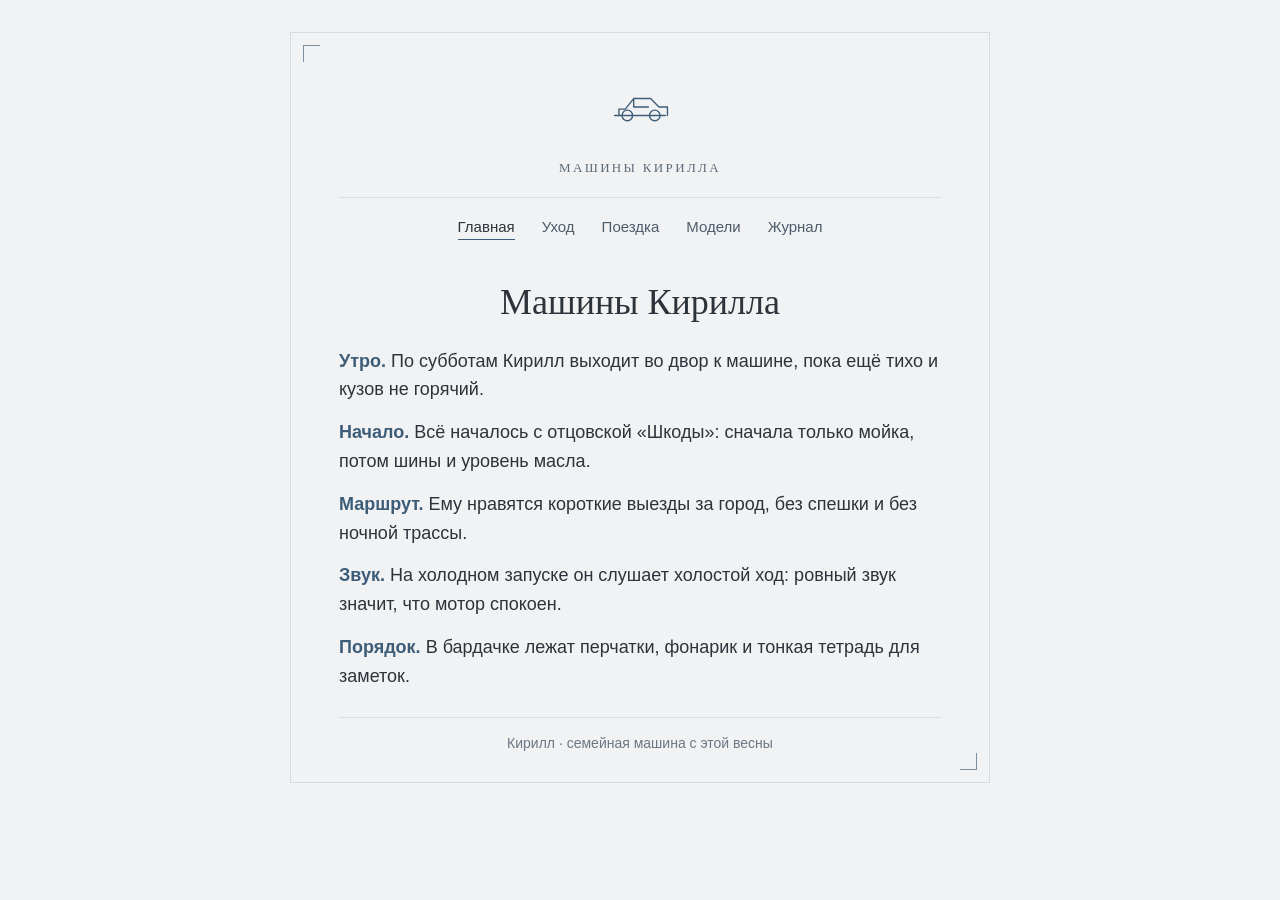
==== index.html @ 07b48c35 "Сайт о машинах Кирилла" ====
<!DOCTYPE html>
<html lang="ru">
<head>
  <meta charset="utf-8">
  <meta name="viewport" content="width=device-width, initial-scale=1">
  <title>Машины Кирилла — Главная</title>
  <link rel="stylesheet" href="style.css">
</head>
<body>
  <div class="sheet">
    <header>
      <svg class="mark" viewBox="0 0 72 72" aria-hidden="true">
        <g fill="none" stroke="currentColor" stroke-width="1.3" stroke-linecap="round" stroke-linejoin="round">
          <path d="M12 44h48"/>
          <circle cx="24" cy="44" r="5"/>
          <circle cx="50" cy="44" r="5"/>
          <path d="M16 44v-6h6l8-10h16l8 8h8v8"/>
          <path d="M30 28v8h14"/>
        </g>
      </svg>
      <div class="site-name">Машины Кирилла</div>
      <nav>
        <a href="index.html" aria-current="page">Главная</a>
        <a href="uhod.html">Уход</a>
        <a href="poezdka.html">Поездка</a>
        <a href="modeli.html">Модели</a>
        <a href="zhurnal.html">Журнал</a>
      </nav>
    </header>
    <main>
      <h1>Машины Кирилла</h1>
      <p><strong>Утро.</strong> По субботам Кирилл выходит во двор к машине, пока ещё тихо и кузов не горячий.</p>
      <p><strong>Начало.</strong> Всё началось с отцовской «Шкоды»: сначала только мойка, потом шины и уровень масла.</p>
      <p><strong>Маршрут.</strong> Ему нравятся короткие выезды за город, без спешки и без ночной трассы.</p>
      <p><strong>Звук.</strong> На холодном запуске он слушает холостой ход: ровный звук значит, что мотор спокоен.</p>
      <p><strong>Порядок.</strong> В бардачке лежат перчатки, фонарик и тонкая тетрадь для заметок.</p>
    </main>
    <footer>Кирилл · семейная машина с этой весны</footer>
  </div>
</body>
</html>
---- style.css ----
* {
  box-sizing: border-box;
}

body {
  margin: 0;
  background: #f1f2f4;
  color: #2c333a;
  font-family: "Segoe UI", sans-serif;
  font-size: 18px;
  line-height: 1.6;
}

.sheet {
  max-width: 700px;
  margin: 32px auto;
  padding: 36px 48px 28px;
  border: 1px solid #d5dbe3;
  position: relative;
}

.sheet::before,
.sheet::after {
  content: "";
  position: absolute;
  width: 16px;
  height: 16px;
  border-color: #7d8fa3;
  border-style: solid;
}

.sheet::before {
  top: 12px;
  left: 12px;
  border-width: 1px 0 0 1px;
}

.sheet::after {
  right: 12px;
  bottom: 12px;
  border-width: 0 1px 1px 0;
}

header {
  text-align: center;
}

.mark {
  width: 76px;
  height: 76px;
  color: #3d5c78;
}

.site-name {
  margin-top: 4px;
  font-family: Georgia, "Times New Roman", serif;
  font-size: 13px;
  letter-spacing: 0.18em;
  text-transform: uppercase;
  color: #5c6b7a;
}

nav {
  margin-top: 18px;
  padding-top: 14px;
  border-top: 1px solid #d8dee6;
}

nav a {
  display: inline-block;
  margin: 0 11px 8px;
  color: #4d5c6b;
  font-size: 15px;
  text-decoration: none;
}

nav a:hover {
  color: #3d5c78;
}

nav a[aria-current="page"] {
  color: #2c333a;
  border-bottom: 1px solid #3d5c78;
}

h1 {
  margin: 32px 0 22px;
  font-family: Georgia, "Times New Roman", serif;
  font-size: 36px;
  font-weight: normal;
  line-height: 1.25;
  text-align: center;
}

p {
  margin: 0 0 14px;
}

p strong {
  color: #3d5c78;
  font-weight: 600;
}

footer {
  margin-top: 26px;
  padding-top: 14px;
  border-top: 1px solid #d8dee6;
  color: #6b7784;
  font-size: 14px;
  text-align: center;
}

@media (max-width: 640px) {
  .sheet {
    margin: 0;
    padding: 28px 20px 32px;
    border: none;
  }

  h1 {
    font-size: 30px;
  }

  nav a {
    margin: 0 8px 8px;
  }
}
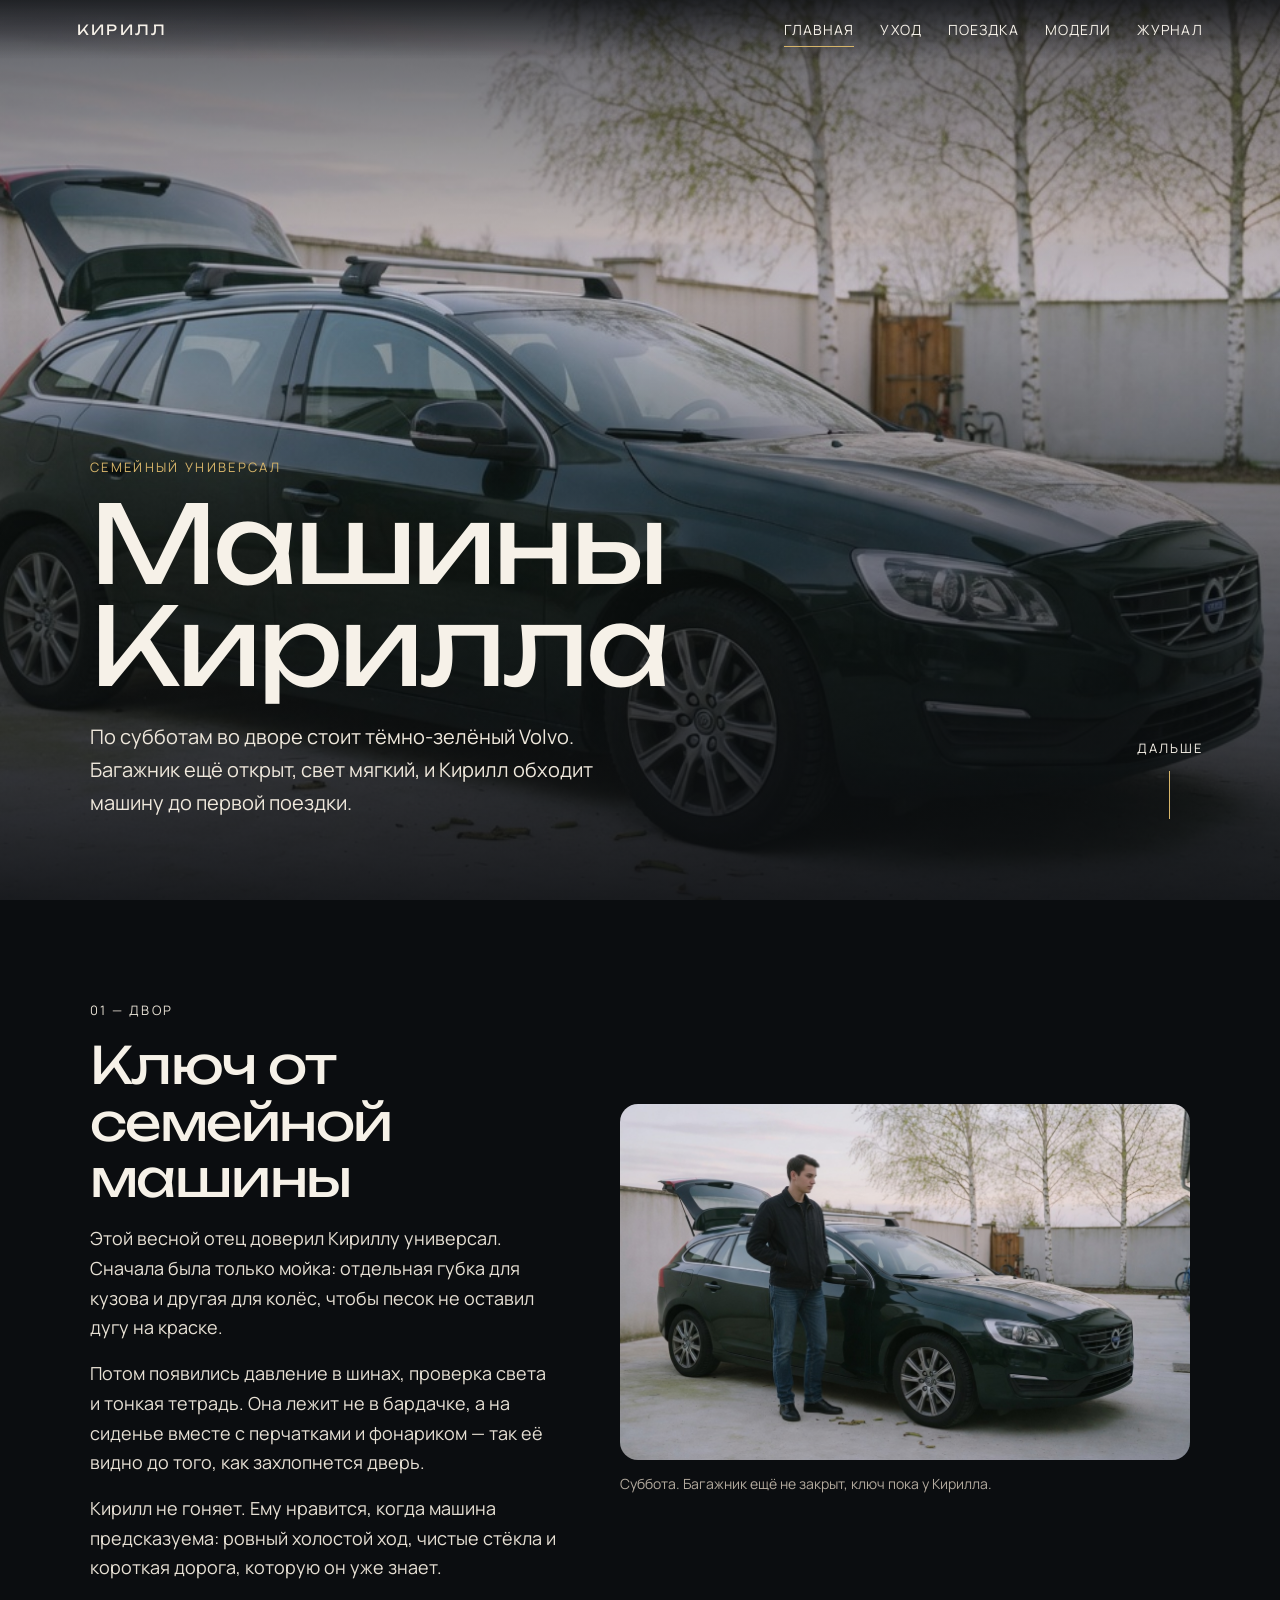
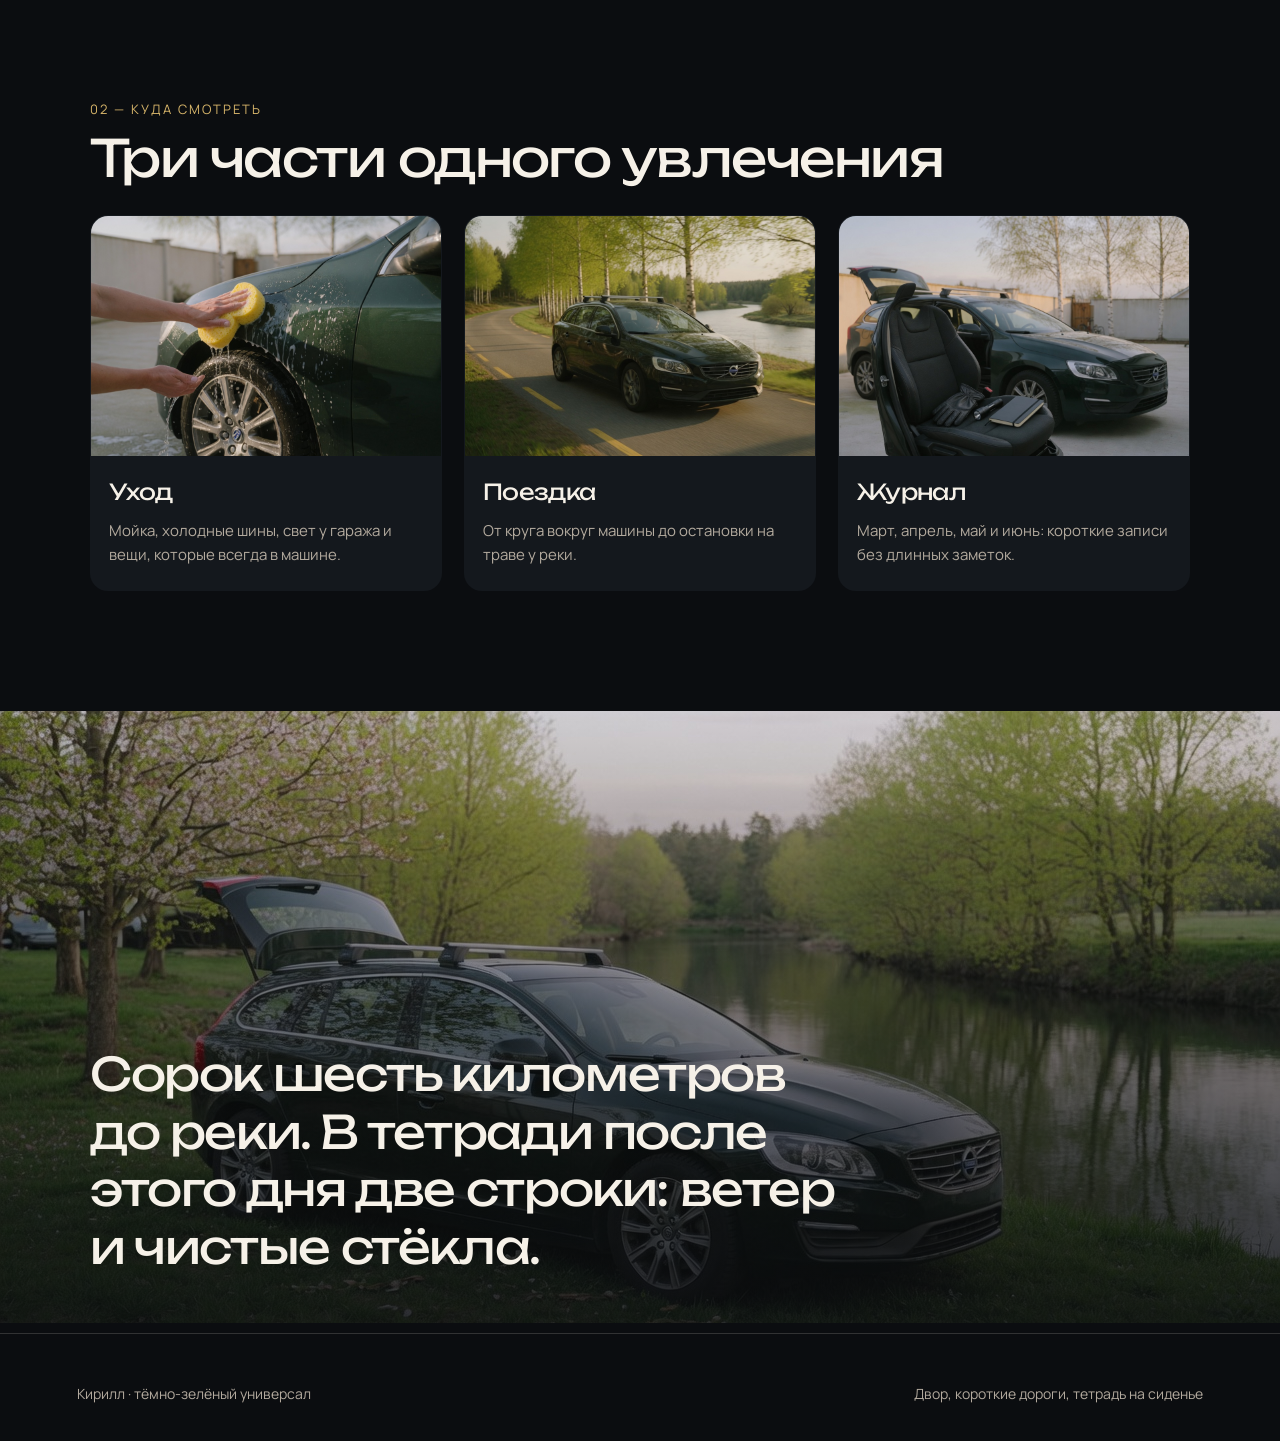
==== commit 8c86ecba: "Новый сайт с фото и анимацией" ====
--- a/index.html
+++ b/index.html
@@ -3,39 +3,102 @@
 <head>
   <meta charset="utf-8">
   <meta name="viewport" content="width=device-width, initial-scale=1">
-  <title>Машины Кирилла — Главная</title>
+  <title>Машины Кирилла</title>
+  <meta name="description" content="Кирилл и семейный тёмно-зелёный универсал: двор, уход, короткие поездки и журнал.">
+  <link rel="preconnect" href="https://fonts.googleapis.com">
+  <link rel="preconnect" href="https://fonts.gstatic.com" crossorigin>
+  <link href="https://fonts.googleapis.com/css2?family=Manrope:wght@400;500;600;700&family=Unbounded:wght@400;500&display=swap" rel="stylesheet">
   <link rel="stylesheet" href="style.css">
 </head>
 <body>
-  <div class="sheet">
-    <header>
-      <svg class="mark" viewBox="0 0 72 72" aria-hidden="true">
-        <g fill="none" stroke="currentColor" stroke-width="1.3" stroke-linecap="round" stroke-linejoin="round">
-          <path d="M12 44h48"/>
-          <circle cx="24" cy="44" r="5"/>
-          <circle cx="50" cy="44" r="5"/>
-          <path d="M16 44v-6h6l8-10h16l8 8h8v8"/>
-          <path d="M30 28v8h14"/>
-        </g>
-      </svg>
-      <div class="site-name">Машины Кирилла</div>
-      <nav>
-        <a href="index.html" aria-current="page">Главная</a>
-        <a href="uhod.html">Уход</a>
-        <a href="poezdka.html">Поездка</a>
-        <a href="modeli.html">Модели</a>
-        <a href="zhurnal.html">Журнал</a>
-      </nav>
-    </header>
-    <main>
-      <h1>Машины Кирилла</h1>
-      <p><strong>Утро.</strong> По субботам Кирилл выходит во двор к машине, пока ещё тихо и кузов не горячий.</p>
-      <p><strong>Начало.</strong> Всё началось с отцовской «Шкоды»: сначала только мойка, потом шины и уровень масла.</p>
-      <p><strong>Маршрут.</strong> Ему нравятся короткие выезды за город, без спешки и без ночной трассы.</p>
-      <p><strong>Звук.</strong> На холодном запуске он слушает холостой ход: ровный звук значит, что мотор спокоен.</p>
-      <p><strong>Порядок.</strong> В бардачке лежат перчатки, фонарик и тонкая тетрадь для заметок.</p>
-    </main>
-    <footer>Кирилл · семейная машина с этой весны</footer>
-  </div>
+  <div class="progress"></div>
+  <header class="top">
+    <a class="logo" href="index.html">Кирилл</a>
+    <button class="nav-toggle" type="button" aria-expanded="false" aria-label="Меню"><span></span></button>
+    <nav class="nav-links">
+      <a href="index.html" aria-current="page">Главная</a>
+      <a href="uhod.html">Уход</a>
+      <a href="poezdka.html">Поездка</a>
+      <a href="modeli.html">Модели</a>
+      <a href="zhurnal.html">Журнал</a>
+    </nav>
+  </header>
+
+  <section class="hero">
+    <div class="hero-media">
+      <img src="photos/hero.jpg" alt="Тёмно-зелёный универсал Volvo во дворе, багажник открыт">
+    </div>
+    <div class="hero-copy">
+      <p class="eyebrow">Семейный универсал</p>
+      <h1>Машины<br>Кирилла</h1>
+      <p class="lede">По субботам во дворе стоит тёмно-зелёный Volvo. Багажник ещё открыт, свет мягкий, и Кирилл обходит машину до первой поездки.</p>
+    </div>
+    <a class="scroll-hint" href="#story">Дальше</a>
+  </section>
+
+  <main>
+    <section class="section" id="story">
+      <div class="wrap split">
+        <div class="prose reveal">
+          <p class="kicker">01 — Двор</p>
+          <h2>Ключ от семейной машины</h2>
+          <p>Этой весной отец доверил Кириллу универсал. Сначала была только мойка: отдельная губка для кузова и другая для колёс, чтобы песок не оставил дугу на краске.</p>
+          <p>Потом появились давление в шинах, проверка света и тонкая тетрадь. Она лежит не в бардачке, а на сиденье вместе с перчатками и фонариком — так её видно до того, как захлопнется дверь.</p>
+          <p>Кирилл не гоняет. Ему нравится, когда машина предсказуема: ровный холостой ход, чистые стёкла и короткая дорога, которую он уже знает.</p>
+        </div>
+        <figure class="reveal">
+          <div class="frame">
+            <img src="photos/kirill.jpg" alt="Кирилл в тёмной куртке стоит у водительской двери">
+          </div>
+          <figcaption>Суббота. Багажник ещё не закрыт, ключ пока у Кирилла.</figcaption>
+        </figure>
+      </div>
+    </section>
+
+    <section class="section" style="padding-top: 0">
+      <div class="wrap">
+        <div class="reveal">
+          <p class="kicker">02 — Куда смотреть</p>
+          <h2>Три части одного увлечения</h2>
+        </div>
+        <div class="cards" style="margin-top: 28px">
+          <a class="card reveal" href="uhod.html">
+            <img src="photos/wash.jpg" alt="Руки моют переднее крыло жёлтой губкой">
+            <div>
+              <h3>Уход</h3>
+              <p>Мойка, холодные шины, свет у гаража и вещи, которые всегда в машине.</p>
+            </div>
+          </a>
+          <a class="card reveal" href="poezdka.html">
+            <img src="photos/road.jpg" alt="Универсал едет по дороге вдоль реки и берёз">
+            <div>
+              <h3>Поездка</h3>
+              <p>От круга вокруг машины до остановки на траве у реки.</p>
+            </div>
+          </a>
+          <a class="card reveal" href="zhurnal.html">
+            <img src="photos/cabin.jpg" alt="Перчатки, фонарик и тетрадь на водительском сиденье">
+            <div>
+              <h3>Журнал</h3>
+              <p>Март, апрель, май и июнь: короткие записи без длинных заметок.</p>
+            </div>
+          </a>
+        </div>
+      </div>
+    </section>
+
+    <section class="band">
+      <img src="photos/river.jpg" alt="Тот же универсал стоит на траве у спокойной реки">
+      <div class="wrap">
+        <p class="quote reveal">Сорок шесть километров до реки. В тетради после этого дня две строки: ветер и чистые стёкла.</p>
+      </div>
+    </section>
+  </main>
+
+  <footer class="foot">
+    <p>Кирилл · тёмно-зелёный универсал</p>
+    <p>Двор, короткие дороги, тетрадь на сиденье</p>
+  </footer>
+  <script src="site.js"></script>
 </body>
 </html>
--- a/style.css
+++ b/style.css
@@ -1,127 +1,535 @@
-* {
-  box-sizing: border-box;
-}
+:root {
+  --bg: #0b0d10;
+  --paper: #14181d;
+  --ink: #f6f1e8;
+  --muted: #b3aa9e;
+  --line: rgba(246, 241, 232, 0.16);
+  --gold: #d7b56a;
+  --shadow: 0 30px 80px rgba(0, 0, 0, 0.35);
+  --nav: 76px;
+}
+
+* { box-sizing: border-box; }
+
+html { scroll-behavior: smooth; }
 
 body {
   margin: 0;
-  background: #f1f2f4;
-  color: #2c333a;
-  font-family: "Segoe UI", sans-serif;
+  background: var(--bg);
+  color: var(--ink);
+  font-family: Manrope, "Segoe UI", sans-serif;
   font-size: 18px;
-  line-height: 1.6;
-}
-
-.sheet {
-  max-width: 700px;
-  margin: 32px auto;
-  padding: 36px 48px 28px;
-  border: 1px solid #d5dbe3;
+  line-height: 1.65;
+}
+
+img { max-width: 100%; display: block; }
+
+a { color: inherit; }
+
+button, a { -webkit-tap-highlight-color: transparent; }
+
+.progress {
+  position: fixed;
+  top: 0;
+  left: 0;
+  right: 0;
+  height: 2px;
+  background: var(--gold);
+  transform: scaleX(0);
+  transform-origin: 0 50%;
+  z-index: 40;
+}
+
+.top {
+  position: fixed;
+  top: 0;
+  left: 0;
+  right: 0;
+  z-index: 30;
+  display: flex;
+  align-items: center;
+  justify-content: space-between;
+  padding: 18px 6vw;
+  background: linear-gradient(180deg, rgba(11, 13, 16, 0.72), rgba(11, 13, 16, 0));
+  transition: background 0.35s ease, backdrop-filter 0.35s ease;
+}
+
+.top.scrolled {
+  background: rgba(11, 13, 16, 0.84);
+  backdrop-filter: blur(16px);
+}
+
+.logo {
+  font-family: Unbounded, Manrope, sans-serif;
+  font-size: 14px;
+  letter-spacing: 0.16em;
+  text-transform: uppercase;
+  text-decoration: none;
+  view-transition-name: logo;
+}
+
+.nav-links {
+  display: flex;
+  gap: 26px;
+}
+
+.nav-links a {
   position: relative;
-}
-
-.sheet::before,
-.sheet::after {
+  color: var(--ink);
+  font-size: 14px;
+  letter-spacing: 0.08em;
+  text-transform: uppercase;
+  text-decoration: none;
+}
+
+.nav-links a::after {
   content: "";
   position: absolute;
+  left: 0;
+  bottom: -6px;
+  width: 100%;
+  height: 1px;
+  background: var(--gold);
+  transform: scaleX(0);
+  transform-origin: left;
+  transition: transform 0.35s cubic-bezier(0.16, 1, 0.3, 1);
+}
+
+.nav-links a:hover::after,
+.nav-links a[aria-current="page"]::after {
+  transform: scaleX(1);
+}
+
+.nav-toggle {
+  display: none;
+  width: 46px;
+  height: 46px;
+  border: 1px solid rgba(246, 241, 232, 0.35);
+  border-radius: 50%;
+  background: rgba(11, 13, 16, 0.55);
+  color: var(--ink);
+  cursor: pointer;
+}
+
+.nav-toggle span,
+.nav-toggle span::before,
+.nav-toggle span::after {
+  display: block;
   width: 16px;
-  height: 16px;
-  border-color: #7d8fa3;
-  border-style: solid;
-}
-
-.sheet::before {
-  top: 12px;
-  left: 12px;
-  border-width: 1px 0 0 1px;
-}
-
-.sheet::after {
-  right: 12px;
-  bottom: 12px;
-  border-width: 0 1px 1px 0;
-}
-
-header {
-  text-align: center;
-}
-
-.mark {
-  width: 76px;
-  height: 76px;
-  color: #3d5c78;
-}
-
-.site-name {
-  margin-top: 4px;
-  font-family: Georgia, "Times New Roman", serif;
+  height: 1px;
+  margin: 0 auto;
+  background: var(--ink);
+  position: relative;
+  transition: 0.3s ease;
+}
+
+.nav-toggle span::before,
+.nav-toggle span::after {
+  content: "";
+  position: absolute;
+  left: 0;
+}
+
+.nav-toggle span::before { top: -6px; }
+.nav-toggle span::after { top: 6px; }
+
+body.nav-open .nav-toggle span { background: transparent; }
+body.nav-open .nav-toggle span::before { top: 0; transform: rotate(45deg); }
+body.nav-open .nav-toggle span::after { top: 0; transform: rotate(-45deg); }
+
+.hero {
+  position: relative;
+  min-height: 100svh;
+  display: grid;
+  grid-template-columns: minmax(0, 1fr);
+  align-items: end;
+  overflow: hidden;
+}
+
+.hero.short { min-height: 78svh; }
+
+.hero-media {
+  position: absolute;
+  inset: 0;
+  view-transition-name: hero;
+}
+
+.hero-media img {
+  width: 100%;
+  height: 100%;
+  object-fit: cover;
+  transform: scale(1.08);
+  animation: drift 22s ease-in-out infinite alternate;
+}
+
+.hero::after {
+  content: "";
+  position: absolute;
+  inset: 0;
+  background:
+    linear-gradient(180deg, rgba(11, 13, 16, 0.62) 0%, rgba(11, 13, 16, 0.08) 34%, rgba(11, 13, 16, 0.9) 100%);
+}
+
+.hero-copy {
+  position: relative;
+  z-index: 1;
+  width: min(1100px, calc(100% - 48px));
+  min-width: 0;
+  margin: 0 auto;
+  padding: 0 0 9vh;
+}
+
+.eyebrow {
+  margin: 0 0 14px;
+  color: var(--gold);
   font-size: 13px;
   letter-spacing: 0.18em;
   text-transform: uppercase;
-  color: #5c6b7a;
-}
-
-nav {
-  margin-top: 18px;
-  padding-top: 14px;
-  border-top: 1px solid #d8dee6;
-}
-
-nav a {
-  display: inline-block;
-  margin: 0 11px 8px;
-  color: #4d5c6b;
-  font-size: 15px;
+}
+
+h1, h2, h3 {
+  font-family: Unbounded, Manrope, sans-serif;
+  font-weight: 400;
+  letter-spacing: -0.03em;
+}
+
+h1 {
+  margin: 0;
+  max-width: 100%;
+  font-size: clamp(40px, 11vw, 108px);
+  line-height: 0.95;
+  overflow-wrap: break-word;
+}
+
+.lede {
+  max-width: min(560px, 100%);
+  margin: 22px 0 0;
+  color: #efe8dc;
+  font-size: 20px;
+}
+
+.scroll-hint {
+  position: absolute;
+  z-index: 1;
+  right: 6vw;
+  bottom: 9vh;
+  color: var(--ink);
+  font-size: 13px;
+  letter-spacing: 0.16em;
+  text-transform: uppercase;
   text-decoration: none;
 }
 
-nav a:hover {
-  color: #3d5c78;
-}
-
-nav a[aria-current="page"] {
-  color: #2c333a;
-  border-bottom: 1px solid #3d5c78;
-}
-
-h1 {
-  margin: 32px 0 22px;
-  font-family: Georgia, "Times New Roman", serif;
-  font-size: 36px;
-  font-weight: normal;
+.scroll-hint::after {
+  content: "";
+  display: block;
+  width: 1px;
+  height: 48px;
+  margin: 12px auto 0;
+  background: var(--gold);
+  animation: pulse 1.8s ease-in-out infinite;
+}
+
+.wrap {
+  width: min(1100px, calc(100% - 12vw));
+  margin: 0 auto;
+}
+
+.section { padding: 100px 0; }
+
+.split {
+  display: grid;
+  grid-template-columns: 0.9fr 1.1fr;
+  gap: 64px;
+  align-items: center;
+}
+
+.split.reverse { grid-template-columns: 1.1fr 0.9fr; }
+.split.reverse figure { order: -1; }
+
+.kicker {
+  margin: 0 0 10px;
+  color: var(--gold);
+  font-size: 13px;
+  letter-spacing: 0.16em;
+  text-transform: uppercase;
+}
+
+h2 {
+  margin: 0 0 18px;
+  font-size: clamp(32px, 4vw, 52px);
+  line-height: 1.1;
+}
+
+.prose p { margin: 0 0 16px; color: #e7e0d4; }
+
+figure { margin: 0; }
+
+figure img {
+  width: 100%;
+  aspect-ratio: 16 / 10;
+  object-fit: cover;
+  border-radius: 18px;
+  box-shadow: var(--shadow);
+}
+
+figcaption {
+  margin-top: 12px;
+  color: var(--muted);
+  font-size: 14px;
+}
+
+.frame {
+  overflow: hidden;
+  border-radius: 18px;
+}
+
+.frame img {
+  border-radius: 0;
+  transition: transform 0.9s cubic-bezier(0.16, 1, 0.3, 1);
+}
+
+.frame:hover img { transform: scale(1.05); }
+
+.cards {
+  display: grid;
+  grid-template-columns: repeat(3, 1fr);
+  gap: 22px;
+}
+
+.card {
+  display: block;
+  text-decoration: none;
+  background: var(--paper);
+  border-radius: 18px;
+  overflow: hidden;
+  border: 1px solid transparent;
+  transition: transform 0.45s cubic-bezier(0.16, 1, 0.3, 1), border-color 0.45s ease;
+}
+
+.card:hover {
+  transform: translateY(-8px);
+  border-color: rgba(215, 181, 106, 0.45);
+}
+
+.card img {
+  aspect-ratio: 16 / 11;
+  object-fit: cover;
+  transition: transform 0.8s cubic-bezier(0.16, 1, 0.3, 1);
+}
+
+.card:hover img { transform: scale(1.06); }
+
+.card div { padding: 18px 18px 22px; }
+
+.card h3 { margin: 0 0 8px; font-size: 22px; }
+
+.card p { margin: 0; color: var(--muted); font-size: 15px; }
+
+.band {
+  position: relative;
+  min-height: 68vh;
+  display: grid;
+  align-items: end;
+  overflow: hidden;
+  margin: 20px 0 10px;
+}
+
+.band img {
+  position: absolute;
+  inset: 0;
+  width: 100%;
+  height: 100%;
+  object-fit: cover;
+}
+
+.band::after {
+  content: "";
+  position: absolute;
+  inset: 0;
+  background: linear-gradient(180deg, rgba(11, 13, 16, 0.05), rgba(11, 13, 16, 0.78));
+}
+
+.band .wrap { position: relative; z-index: 1; padding-bottom: 48px; }
+
+.quote {
+  margin: 0;
+  max-width: 760px;
+  font-family: Unbounded, Manrope, sans-serif;
+  font-size: clamp(28px, 4vw, 46px);
   line-height: 1.25;
-  text-align: center;
-}
-
-p {
-  margin: 0 0 14px;
-}
-
-p strong {
-  color: #3d5c78;
-  font-weight: 600;
-}
-
-footer {
-  margin-top: 26px;
-  padding-top: 14px;
-  border-top: 1px solid #d8dee6;
-  color: #6b7784;
+  letter-spacing: -0.03em;
+}
+
+.steps {
+  list-style: none;
+  margin: 10px 0 0;
+  padding: 0;
+  border-left: 1px solid var(--line);
+}
+
+.steps li {
+  position: relative;
+  padding: 0 0 36px 32px;
+}
+
+.steps li::before {
+  content: "";
+  position: absolute;
+  left: -5px;
+  top: 8px;
+  width: 9px;
+  height: 9px;
+  border-radius: 50%;
+  background: var(--gold);
+}
+
+.steps span {
+  color: var(--gold);
+  font-size: 13px;
+  letter-spacing: 0.14em;
+}
+
+.steps h3 { margin: 4px 0 8px; font-size: 28px; }
+
+.steps p { margin: 0; max-width: 640px; color: #e7e0d4; }
+
+.entry {
+  display: grid;
+  grid-template-columns: 1.15fr 0.85fr;
+  gap: 56px;
+  align-items: center;
+  padding: 36px 0;
+}
+
+.entry:nth-child(even) figure { order: 2; }
+
+.when {
+  margin: 0 0 8px;
+  color: var(--gold);
+  letter-spacing: 0.16em;
+  text-transform: uppercase;
+  font-size: 13px;
+}
+
+.note {
+  padding: 28px;
+  background: var(--paper);
+  border-radius: 18px;
+  border: 1px solid var(--line);
+}
+
+.grid-2 {
+  display: grid;
+  grid-template-columns: 1fr 1fr;
+  gap: 22px;
+}
+
+.dials img,
+img.dials { object-position: center 22%; }
+
+.foot {
+  padding: 48px 6vw 36px;
+  border-top: 1px solid var(--line);
+  display: flex;
+  justify-content: space-between;
+  gap: 20px;
+  color: var(--muted);
   font-size: 14px;
-  text-align: center;
-}
-
-@media (max-width: 640px) {
-  .sheet {
-    margin: 0;
-    padding: 28px 20px 32px;
-    border: none;
+}
+
+.foot p { margin: 0; }
+
+.js .reveal {
+  opacity: 0;
+  transform: translateY(28px);
+}
+
+.js .reveal.in {
+  opacity: 1;
+  transform: none;
+  transition: opacity 0.8s ease, transform 0.8s cubic-bezier(0.16, 1, 0.3, 1);
+  transition-delay: var(--d, 0s);
+}
+
+@view-transition { navigation: auto; }
+
+::view-transition-old(root),
+::view-transition-new(root) {
+  animation-duration: 0.45s;
+  animation-timing-function: ease;
+}
+
+::view-transition-group(hero),
+::view-transition-group(logo) {
+  animation-duration: 0.7s;
+}
+
+@keyframes drift {
+  from { transform: scale(1.08) translate3d(0, 0, 0); }
+  to { transform: scale(1.16) translate3d(-2%, -1.2%, 0); }
+}
+
+@keyframes pulse {
+  0%, 100% { transform: scaleY(0.55); opacity: 0.4; }
+  50% { transform: scaleY(1); opacity: 1; }
+}
+
+@media (max-width: 860px) {
+  .nav-toggle { display: grid; place-items: center; }
+
+  .nav-links {
+    position: fixed;
+    inset: 0;
+    flex-direction: column;
+    justify-content: center;
+    align-items: center;
+    gap: 22px;
+    background: rgba(11, 13, 16, 0.96);
+    opacity: 0;
+    pointer-events: none;
+    transform: translateY(-12px);
+    transition: 0.35s ease;
   }
 
-  h1 {
-    font-size: 30px;
+  body.nav-open .nav-links {
+    opacity: 1;
+    pointer-events: auto;
+    transform: none;
   }
 
-  nav a {
-    margin: 0 8px 8px;
+  .nav-links a { font-size: 22px; }
+
+  .split,
+  .split.reverse,
+  .cards,
+  .entry,
+  .grid-2,
+  .foot {
+    grid-template-columns: 1fr;
+    display: grid;
   }
-}
+
+  .split.reverse figure,
+  .entry:nth-child(even) figure { order: 0; }
+
+  .scroll-hint { display: none; }
+
+  .section { padding: 72px 0; }
+
+  .hero-copy { width: calc(100% - 32px); }
+
+  .lede { font-size: 17px; }
+
+  .split > *,
+  .entry > *,
+  .cards > * { min-width: 0; }
+}
+
+@media (prefers-reduced-motion: reduce) {
+  html { scroll-behavior: auto; }
+  .hero-media img,
+  .scroll-hint::after { animation: none; }
+  .js .reveal { opacity: 1; transform: none; }
+  .card, .frame img, .nav-links a::after { transition: none; }
+}
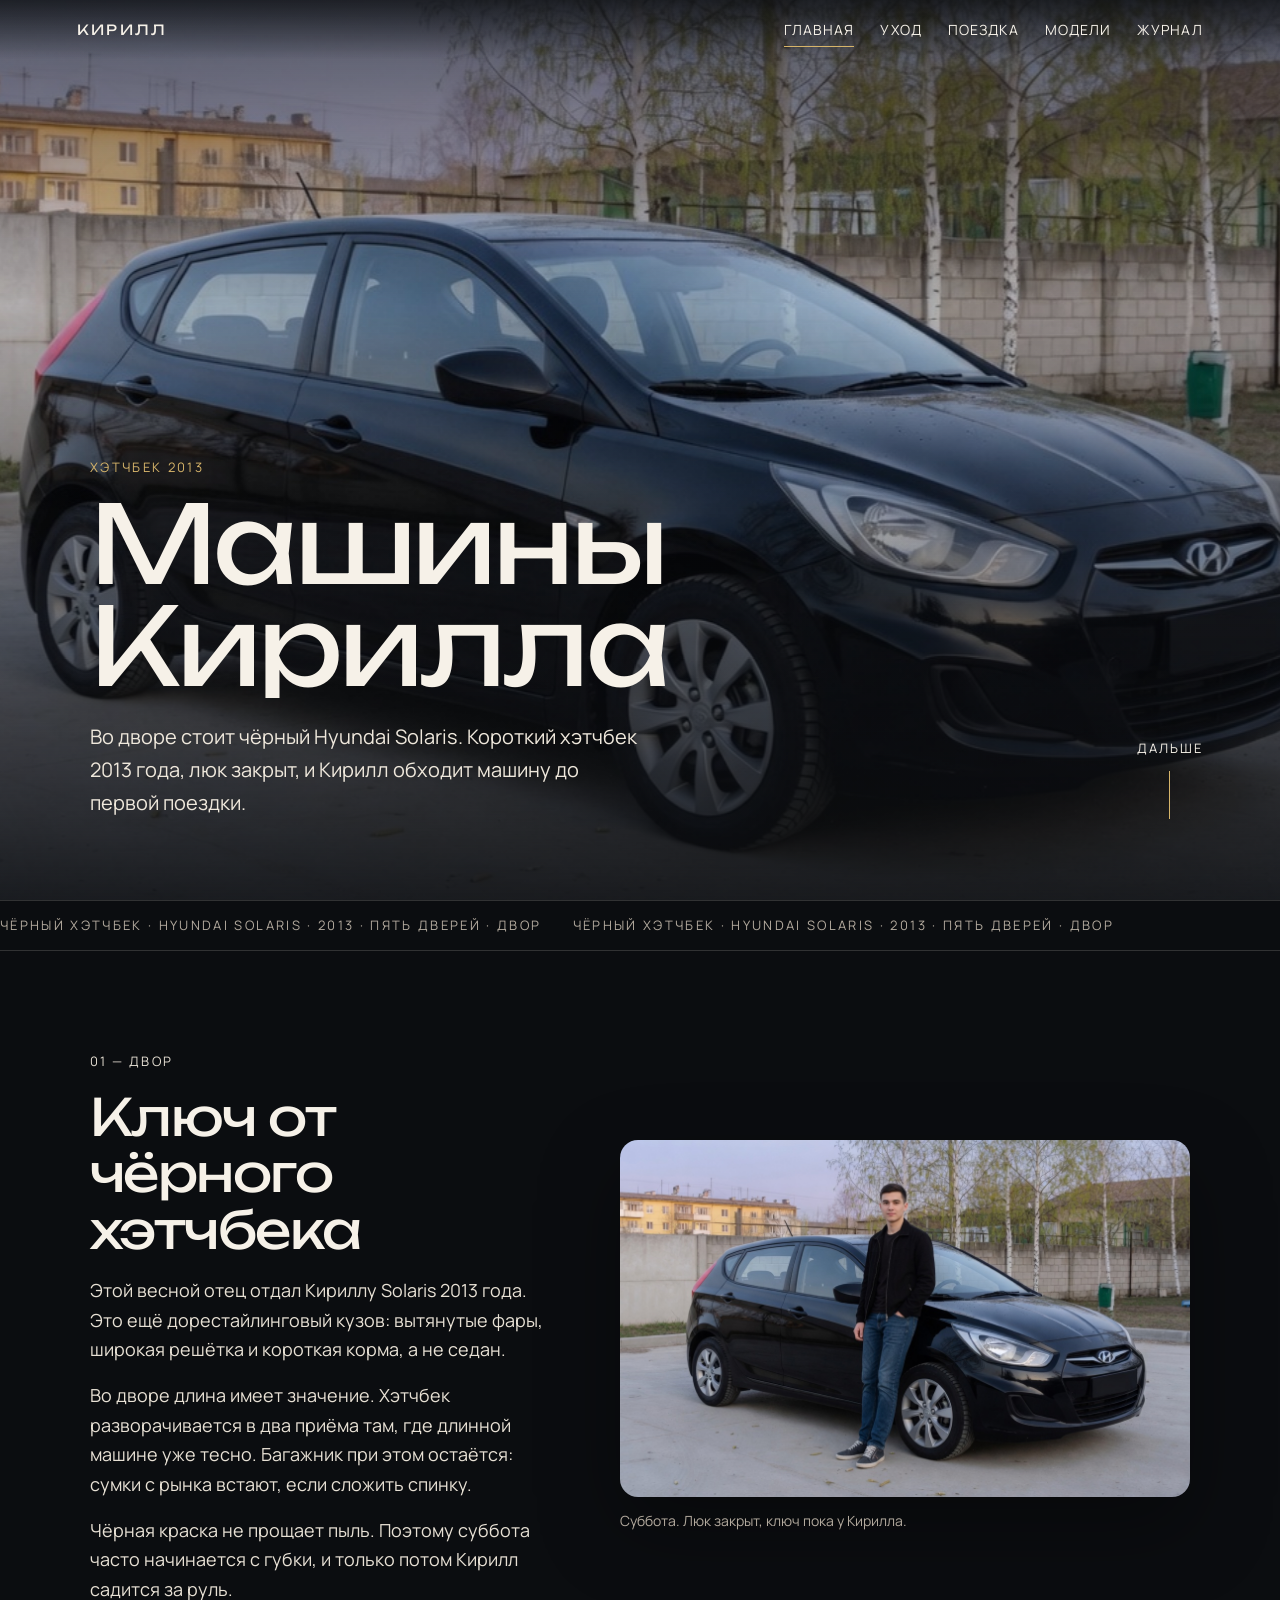
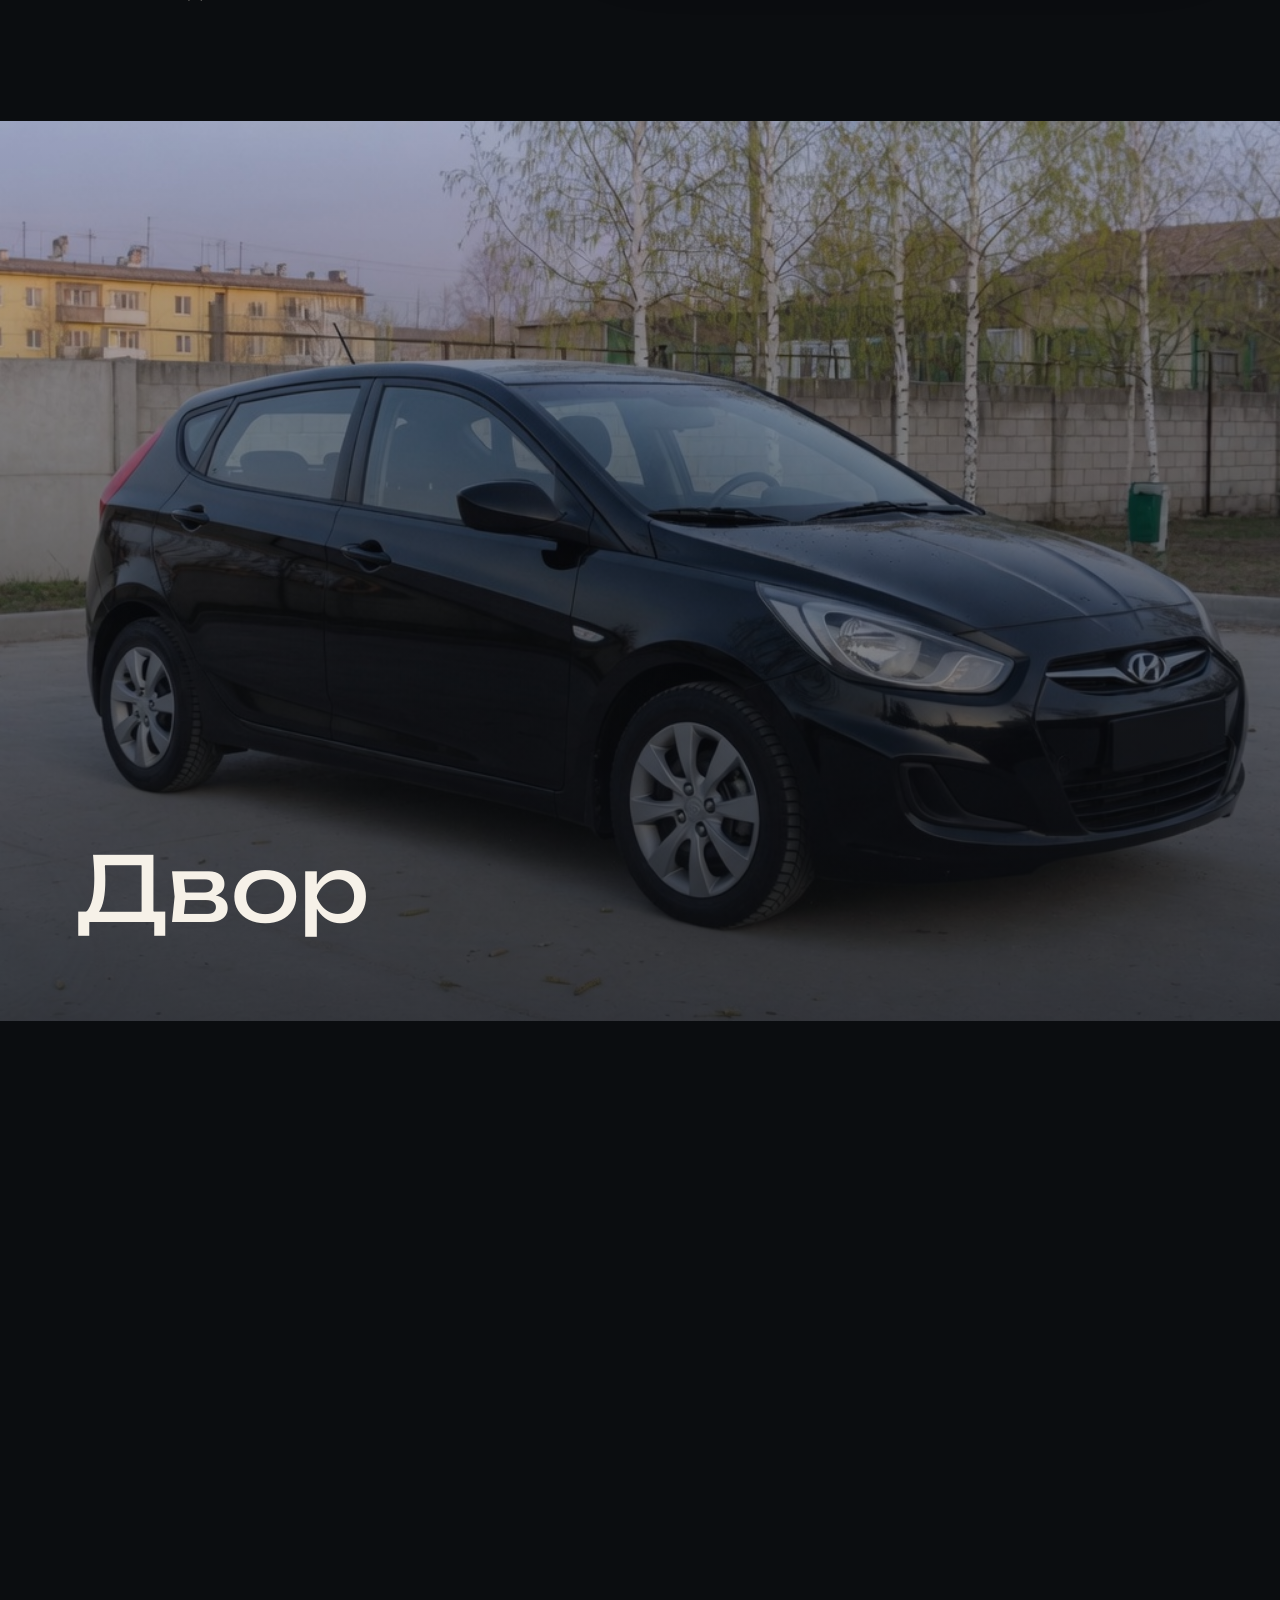
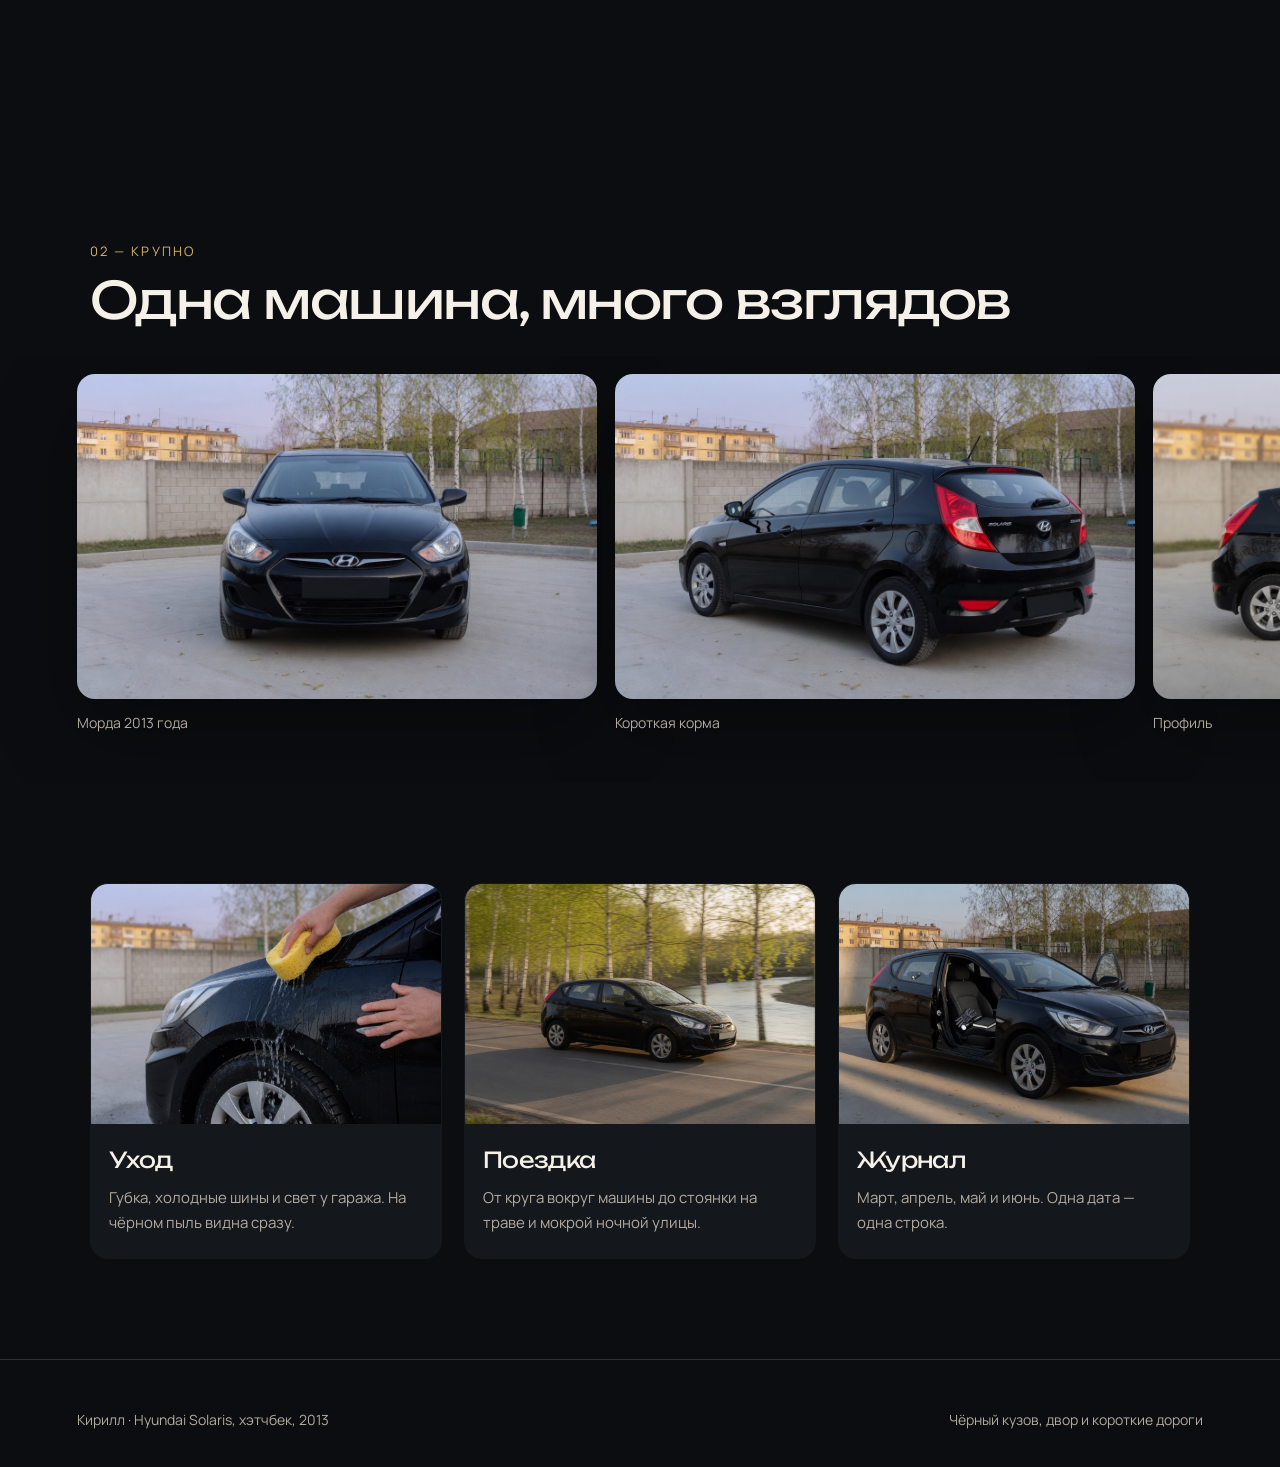
==== commit 19792b7b: "Чёрный Solaris 2013 и новые кадры" ====
--- a/index.html
+++ b/index.html
@@ -4,13 +4,15 @@
   <meta charset="utf-8">
   <meta name="viewport" content="width=device-width, initial-scale=1">
   <title>Машины Кирилла</title>
-  <meta name="description" content="Кирилл и семейный тёмно-зелёный универсал: двор, уход, короткие поездки и журнал.">
+  <meta name="description" content="Кирилл и чёрный Hyundai Solaris 2013 года: хэтчбек, двор, уход и короткие поездки.">
   <link rel="preconnect" href="https://fonts.googleapis.com">
   <link rel="preconnect" href="https://fonts.gstatic.com" crossorigin>
   <link href="https://fonts.googleapis.com/css2?family=Manrope:wght@400;500;600;700&family=Unbounded:wght@400;500&display=swap" rel="stylesheet">
   <link rel="stylesheet" href="style.css">
 </head>
 <body>
+  <div class="intro" aria-hidden="true"><p><span>2013</span></p></div>
+  <div class="glow"></div>
   <div class="progress"></div>
   <header class="top">
     <a class="logo" href="index.html">Кирилл</a>
@@ -26,79 +28,127 @@
 
   <section class="hero">
     <div class="hero-media">
-      <img src="photos/hero.jpg" alt="Тёмно-зелёный универсал Volvo во дворе, багажник открыт">
+      <img src="photos/hero.jpg" alt="Чёрный хэтчбек Hyundai Solaris 2013 года во дворе, люк закрыт">
     </div>
     <div class="hero-copy">
-      <p class="eyebrow">Семейный универсал</p>
-      <h1>Машины<br>Кирилла</h1>
-      <p class="lede">По субботам во дворе стоит тёмно-зелёный Volvo. Багажник ещё открыт, свет мягкий, и Кирилл обходит машину до первой поездки.</p>
+      <p class="eyebrow">Хэтчбек 2013</p>
+      <h1><span><i>Машины</i></span><span><i>Кирилла</i></span></h1>
+      <p class="lede">Во дворе стоит чёрный Hyundai Solaris. Короткий хэтчбек 2013 года, люк закрыт, и Кирилл обходит машину до первой поездки.</p>
     </div>
     <a class="scroll-hint" href="#story">Дальше</a>
   </section>
+
+  <div class="marquee" aria-hidden="true">
+    <div class="marquee-track">
+      <span>Чёрный хэтчбек · Hyundai Solaris · 2013 · пять дверей · двор</span>
+      <span>Чёрный хэтчбек · Hyundai Solaris · 2013 · пять дверей · двор</span>
+    </div>
+  </div>
 
   <main>
     <section class="section" id="story">
       <div class="wrap split">
         <div class="prose reveal">
           <p class="kicker">01 — Двор</p>
-          <h2>Ключ от семейной машины</h2>
-          <p>Этой весной отец доверил Кириллу универсал. Сначала была только мойка: отдельная губка для кузова и другая для колёс, чтобы песок не оставил дугу на краске.</p>
-          <p>Потом появились давление в шинах, проверка света и тонкая тетрадь. Она лежит не в бардачке, а на сиденье вместе с перчатками и фонариком — так её видно до того, как захлопнется дверь.</p>
-          <p>Кирилл не гоняет. Ему нравится, когда машина предсказуема: ровный холостой ход, чистые стёкла и короткая дорога, которую он уже знает.</p>
+          <h2>Ключ от чёрного хэтчбека</h2>
+          <p>Этой весной отец отдал Кириллу Solaris 2013 года. Это ещё дорестайлинговый кузов: вытянутые фары, широкая решётка и короткая корма, а не седан.</p>
+          <p>Во дворе длина имеет значение. Хэтчбек разворачивается в два приёма там, где длинной машине уже тесно. Багажник при этом остаётся: сумки с рынка встают, если сложить спинку.</p>
+          <p>Чёрная краска не прощает пыль. Поэтому суббота часто начинается с губки, и только потом Кирилл садится за руль.</p>
         </div>
         <figure class="reveal">
           <div class="frame">
-            <img src="photos/kirill.jpg" alt="Кирилл в тёмной куртке стоит у водительской двери">
+            <img data-zoom src="photos/kirill.jpg" alt="Кирилл стоит у водительской двери чёрного Соляриса">
           </div>
-          <figcaption>Суббота. Багажник ещё не закрыт, ключ пока у Кирилла.</figcaption>
+          <figcaption>Суббота. Люк закрыт, ключ пока у Кирилла.</figcaption>
         </figure>
       </div>
     </section>
 
-    <section class="section" style="padding-top: 0">
+    <section class="pin" id="ride">
+      <div class="pin-stage">
+        <img class="on" src="photos/hero.jpg" alt="Солярис утром во дворе">
+        <img src="photos/road.jpg" alt="Чёрный хэтчбек на дороге вдоль реки">
+        <img src="photos/river.jpg" alt="Солярис на траве у реки">
+        <img src="photos/rain.jpg" alt="Солярис ночью на мокрой улице">
+        <div class="pin-copy"><p data-cap>Двор</p></div>
+      </div>
+    </section>
+
+    <section>
+      <div class="wrap rail-head">
+        <p class="kicker">02 — Крупно</p>
+        <h2>Одна машина, много взглядов</h2>
+      </div>
+      <div class="rail">
+        <figure>
+          <div class="frame"><img data-zoom src="photos/front.jpg" alt="Солярис прямо спереди"></div>
+          <figcaption>Морда 2013 года</figcaption>
+        </figure>
+        <figure>
+          <div class="frame"><img data-zoom src="photos/rear.jpg" alt="Корма хэтчбека, люк закрыт"></div>
+          <figcaption>Короткая корма</figcaption>
+        </figure>
+        <figure>
+          <div class="frame"><img data-zoom src="photos/side.jpg" alt="Солярис в профиль"></div>
+          <figcaption>Профиль</figcaption>
+        </figure>
+        <figure>
+          <div class="frame"><img data-zoom src="photos/lamp.jpg" alt="Крупно передняя фара и решётка"></div>
+          <figcaption>Фара</figcaption>
+        </figure>
+        <figure>
+          <div class="frame"><img data-zoom src="photos/wheel.jpg" alt="Переднее колесо и серебристый диск"></div>
+          <figcaption>Диск</figcaption>
+        </figure>
+        <figure>
+          <div class="frame"><img data-zoom src="photos/mirror.jpg" alt="Зеркало и ручка двери"></div>
+          <figcaption>Зеркало</figcaption>
+        </figure>
+        <figure>
+          <div class="frame"><img data-zoom src="photos/wash.jpg" alt="Мойка переднего крыла"></div>
+          <figcaption>Мойка</figcaption>
+        </figure>
+        <figure>
+          <div class="frame"><img data-zoom src="photos/city.jpg" alt="Солярис едет по улице с берёзами"></div>
+          <figcaption>Город</figcaption>
+        </figure>
+      </div>
+    </section>
+
+    <section class="section">
       <div class="wrap">
-        <div class="reveal">
-          <p class="kicker">02 — Куда смотреть</p>
-          <h2>Три части одного увлечения</h2>
-        </div>
-        <div class="cards" style="margin-top: 28px">
+        <div class="cards">
           <a class="card reveal" href="uhod.html">
-            <img src="photos/wash.jpg" alt="Руки моют переднее крыло жёлтой губкой">
+            <img src="photos/wash.jpg" alt="Руки моют чёрное крыло">
             <div>
               <h3>Уход</h3>
-              <p>Мойка, холодные шины, свет у гаража и вещи, которые всегда в машине.</p>
+              <p>Губка, холодные шины и свет у гаража. На чёрном пыль видна сразу.</p>
             </div>
           </a>
           <a class="card reveal" href="poezdka.html">
-            <img src="photos/road.jpg" alt="Универсал едет по дороге вдоль реки и берёз">
+            <img src="photos/road.jpg" alt="Поездка вдоль реки">
             <div>
               <h3>Поездка</h3>
-              <p>От круга вокруг машины до остановки на траве у реки.</p>
+              <p>От круга вокруг машины до стоянки на траве и мокрой ночной улицы.</p>
             </div>
           </a>
           <a class="card reveal" href="zhurnal.html">
-            <img src="photos/cabin.jpg" alt="Перчатки, фонарик и тетрадь на водительском сиденье">
+            <img src="photos/cabin.jpg" alt="Перчатки, фонарик и тетрадь на сиденье">
             <div>
               <h3>Журнал</h3>
-              <p>Март, апрель, май и июнь: короткие записи без длинных заметок.</p>
+              <p>Март, апрель, май и июнь. Одна дата — одна строка.</p>
             </div>
           </a>
         </div>
       </div>
     </section>
-
-    <section class="band">
-      <img src="photos/river.jpg" alt="Тот же универсал стоит на траве у спокойной реки">
-      <div class="wrap">
-        <p class="quote reveal">Сорок шесть километров до реки. В тетради после этого дня две строки: ветер и чистые стёкла.</p>
-      </div>
-    </section>
   </main>
 
   <footer class="foot">
-    <p>Кирилл · тёмно-зелёный универсал</p>
-    <p>Двор, короткие дороги, тетрадь на сиденье</p>
+    <p>Кирилл · Hyundai Solaris, хэтчбек, 2013</p>
+    <p>Чёрный кузов, двор и короткие дороги</p>
   </footer>
+  <div class="lightbox"><button type="button">Закрыть</button><img alt=""></div>
   <script src="site.js"></script>
 </body>
 </html>
--- a/style.css
+++ b/style.css
@@ -6,7 +6,6 @@
   --line: rgba(246, 241, 232, 0.16);
   --gold: #d7b56a;
   --shadow: 0 30px 80px rgba(0, 0, 0, 0.35);
-  --nav: 76px;
 }
 
 * { box-sizing: border-box; }
@@ -38,6 +37,43 @@
   transform: scaleX(0);
   transform-origin: 0 50%;
   z-index: 40;
+}
+
+.glow {
+  position: fixed;
+  width: 340px;
+  height: 340px;
+  margin: -170px 0 0 -170px;
+  border-radius: 50%;
+  pointer-events: none;
+  z-index: 4;
+  background: radial-gradient(circle, rgba(215, 181, 106, 0.16), transparent 68%);
+  mix-blend-mode: screen;
+  opacity: 0;
+  transition: opacity 0.4s ease;
+}
+
+.intro {
+  position: fixed;
+  inset: 0;
+  z-index: 80;
+  display: grid;
+  place-items: center;
+  background: #07080a;
+  animation: intro-out 0.9s cubic-bezier(0.7, 0, 0.2, 1) 1.15s forwards;
+}
+
+.intro p {
+  margin: 0;
+  overflow: hidden;
+  font-family: Unbounded, Manrope, sans-serif;
+  font-size: clamp(56px, 12vw, 140px);
+  letter-spacing: 0.08em;
+}
+
+.intro p span {
+  display: block;
+  animation: lift 0.9s cubic-bezier(0.16, 1, 0.3, 1) both;
 }
 
 .top {
@@ -68,10 +104,7 @@
   view-transition-name: logo;
 }
 
-.nav-links {
-  display: flex;
-  gap: 26px;
-}
+.nav-links { display: flex; gap: 26px; }
 
 .nav-links a {
   position: relative;
@@ -92,13 +125,11 @@
   background: var(--gold);
   transform: scaleX(0);
   transform-origin: left;
-  transition: transform 0.35s cubic-bezier(0.16, 1, 0.3, 1);
+  transition: transform 0.45s cubic-bezier(0.16, 1, 0.3, 1);
 }
 
 .nav-links a:hover::after,
-.nav-links a[aria-current="page"]::after {
-  transform: scaleX(1);
-}
+.nav-links a[aria-current="page"]::after { transform: scaleX(1); }
 
 .nav-toggle {
   display: none;
@@ -124,15 +155,9 @@
 }
 
 .nav-toggle span::before,
-.nav-toggle span::after {
-  content: "";
-  position: absolute;
-  left: 0;
-}
-
+.nav-toggle span::after { content: ""; position: absolute; left: 0; }
 .nav-toggle span::before { top: -6px; }
 .nav-toggle span::after { top: 6px; }
-
 body.nav-open .nav-toggle span { background: transparent; }
 body.nav-open .nav-toggle span::before { top: 0; transform: rotate(45deg); }
 body.nav-open .nav-toggle span::after { top: 0; transform: rotate(-45deg); }
@@ -158,16 +183,15 @@
   width: 100%;
   height: 100%;
   object-fit: cover;
-  transform: scale(1.08);
-  animation: drift 22s ease-in-out infinite alternate;
+  transform: scale(1.12);
+  animation: drift 22s ease-in-out 1.2s infinite alternate, hero-in 1.4s cubic-bezier(0.16, 1, 0.3, 1) both;
 }
 
 .hero::after {
   content: "";
   position: absolute;
   inset: 0;
-  background:
-    linear-gradient(180deg, rgba(11, 13, 16, 0.62) 0%, rgba(11, 13, 16, 0.08) 34%, rgba(11, 13, 16, 0.9) 100%);
+  background: linear-gradient(180deg, rgba(11, 13, 16, 0.62) 0%, rgba(11, 13, 16, 0.08) 34%, rgba(11, 13, 16, 0.9) 100%);
 }
 
 .hero-copy {
@@ -198,8 +222,17 @@
   max-width: 100%;
   font-size: clamp(40px, 11vw, 108px);
   line-height: 0.95;
-  overflow-wrap: break-word;
-}
+}
+
+h1 span { display: block; overflow: hidden; }
+
+h1 i {
+  display: block;
+  font-style: normal;
+  animation: lift 1s cubic-bezier(0.16, 1, 0.3, 1) both;
+}
+
+h1 span:nth-child(2) i { animation-delay: 0.12s; }
 
 .lede {
   max-width: min(560px, 100%);
@@ -230,6 +263,25 @@
   animation: pulse 1.8s ease-in-out infinite;
 }
 
+.marquee {
+  overflow: hidden;
+  border-top: 1px solid var(--line);
+  border-bottom: 1px solid var(--line);
+  padding: 14px 0;
+  color: var(--muted);
+  font-size: 13px;
+  letter-spacing: 0.18em;
+  text-transform: uppercase;
+}
+
+.marquee-track {
+  display: flex;
+  width: max-content;
+  animation: ticker 28s linear infinite;
+}
+
+.marquee span { padding-right: 2.4em; }
+
 .wrap {
   width: min(1100px, calc(100% - 12vw));
   margin: 0 auto;
@@ -239,12 +291,12 @@
 
 .split {
   display: grid;
-  grid-template-columns: 0.9fr 1.1fr;
+  grid-template-columns: minmax(0, 0.9fr) minmax(0, 1.1fr);
   gap: 64px;
   align-items: center;
 }
 
-.split.reverse { grid-template-columns: 1.1fr 0.9fr; }
+.split.reverse { grid-template-columns: minmax(0, 1.1fr) minmax(0, 0.9fr); }
 .split.reverse figure { order: -1; }
 
 .kicker {
@@ -265,13 +317,21 @@
 
 figure { margin: 0; }
 
-figure img {
+figure img,
+.frame img {
   width: 100%;
   aspect-ratio: 16 / 10;
   object-fit: cover;
   border-radius: 18px;
+}
+
+.frame {
+  overflow: hidden;
+  border-radius: 18px;
   box-shadow: var(--shadow);
 }
+
+.frame img { border-radius: 0; }
 
 figcaption {
   margin-top: 12px;
@@ -279,21 +339,9 @@
   font-size: 14px;
 }
 
-.frame {
-  overflow: hidden;
-  border-radius: 18px;
-}
-
-.frame img {
-  border-radius: 0;
-  transition: transform 0.9s cubic-bezier(0.16, 1, 0.3, 1);
-}
-
-.frame:hover img { transform: scale(1.05); }
-
 .cards {
   display: grid;
-  grid-template-columns: repeat(3, 1fr);
+  grid-template-columns: repeat(3, minmax(0, 1fr));
   gap: 22px;
 }
 
@@ -304,27 +352,86 @@
   border-radius: 18px;
   overflow: hidden;
   border: 1px solid transparent;
+  transform-style: preserve-3d;
   transition: transform 0.45s cubic-bezier(0.16, 1, 0.3, 1), border-color 0.45s ease;
 }
 
-.card:hover {
-  transform: translateY(-8px);
-  border-color: rgba(215, 181, 106, 0.45);
-}
+.card:hover { border-color: rgba(215, 181, 106, 0.45); }
 
 .card img {
+  width: 100%;
   aspect-ratio: 16 / 11;
   object-fit: cover;
   transition: transform 0.8s cubic-bezier(0.16, 1, 0.3, 1);
 }
 
 .card:hover img { transform: scale(1.06); }
-
 .card div { padding: 18px 18px 22px; }
-
 .card h3 { margin: 0 0 8px; font-size: 22px; }
-
 .card p { margin: 0; color: var(--muted); font-size: 15px; }
+
+.pin { height: 360vh; }
+
+.pin-stage {
+  position: sticky;
+  top: 0;
+  height: 100svh;
+  overflow: hidden;
+  background: #000;
+}
+
+.pin-stage img {
+  position: absolute;
+  inset: 0;
+  width: 100%;
+  height: 100%;
+  object-fit: cover;
+  opacity: 0;
+  transform: scale(1.08);
+  transition: opacity 0.7s ease, transform 1.4s ease;
+}
+
+.pin-stage img.on { opacity: 1; transform: scale(1); }
+
+.pin-stage::after {
+  content: "";
+  position: absolute;
+  inset: 0;
+  background: linear-gradient(180deg, rgba(11, 13, 16, 0.2), rgba(11, 13, 16, 0.72));
+}
+
+.pin-copy {
+  position: absolute;
+  z-index: 1;
+  left: 6vw;
+  bottom: 10vh;
+}
+
+.pin-copy p {
+  margin: 0;
+  font-family: Unbounded, Manrope, sans-serif;
+  font-size: clamp(42px, 7vw, 92px);
+  line-height: 0.95;
+}
+
+.rail-head { padding: 80px 0 10px; }
+
+.rail {
+  display: flex;
+  gap: 18px;
+  overflow-x: auto;
+  scroll-snap-type: x mandatory;
+  padding: 18px 6vw 48px;
+  scrollbar-width: none;
+}
+
+.rail::-webkit-scrollbar { display: none; }
+
+.rail figure {
+  flex: 0 0 min(72vw, 520px);
+  scroll-snap-align: center;
+  transition: transform 0.2s ease;
+}
 
 .band {
   position: relative;
@@ -368,10 +475,7 @@
   border-left: 1px solid var(--line);
 }
 
-.steps li {
-  position: relative;
-  padding: 0 0 36px 32px;
-}
+.steps li { position: relative; padding: 0 0 36px 32px; }
 
 .steps li::before {
   content: "";
@@ -382,21 +486,18 @@
   height: 9px;
   border-radius: 50%;
   background: var(--gold);
-}
-
-.steps span {
-  color: var(--gold);
-  font-size: 13px;
-  letter-spacing: 0.14em;
-}
-
+  box-shadow: 0 0 0 0 rgba(215, 181, 106, 0.6);
+}
+
+.js .steps li.in::before { animation: ping 1.4s ease; }
+
+.steps span { color: var(--gold); font-size: 13px; letter-spacing: 0.14em; }
 .steps h3 { margin: 4px 0 8px; font-size: 28px; }
-
 .steps p { margin: 0; max-width: 640px; color: #e7e0d4; }
 
 .entry {
   display: grid;
-  grid-template-columns: 1.15fr 0.85fr;
+  grid-template-columns: minmax(0, 1.15fr) minmax(0, 0.85fr);
   gap: 56px;
   align-items: center;
   padding: 36px 0;
@@ -421,12 +522,12 @@
 
 .grid-2 {
   display: grid;
-  grid-template-columns: 1fr 1fr;
+  grid-template-columns: repeat(2, minmax(0, 1fr));
   gap: 22px;
 }
 
 .dials img,
-img.dials { object-position: center 22%; }
+img.dials { object-position: center; }
 
 .foot {
   padding: 48px 6vw 36px;
@@ -440,10 +541,49 @@
 
 .foot p { margin: 0; }
 
-.js .reveal {
+.lightbox {
+  position: fixed;
+  inset: 0;
+  z-index: 90;
+  display: grid;
+  place-items: center;
+  padding: 6vh 6vw;
+  background: rgba(7, 8, 10, 0.92);
   opacity: 0;
-  transform: translateY(28px);
-}
+  visibility: hidden;
+  transition: opacity 0.35s ease, visibility 0.35s ease;
+}
+
+.lightbox.open { opacity: 1; visibility: visible; }
+
+.lightbox img {
+  max-width: min(1100px, 100%);
+  max-height: 82vh;
+  width: auto;
+  aspect-ratio: auto;
+  border-radius: 12px;
+  transform: scale(0.96);
+  transition: transform 0.45s cubic-bezier(0.16, 1, 0.3, 1);
+}
+
+.lightbox.open img { transform: none; }
+
+.lightbox button {
+  position: absolute;
+  top: 22px;
+  right: 22px;
+  border: 1px solid var(--line);
+  background: transparent;
+  color: var(--ink);
+  border-radius: 999px;
+  padding: 10px 16px;
+  font: inherit;
+  cursor: pointer;
+}
+
+[data-zoom] { cursor: zoom-in; }
+
+.js .reveal { opacity: 0; transform: translateY(28px); }
 
 .js .reveal.in {
   opacity: 1;
@@ -452,17 +592,34 @@
   transition-delay: var(--d, 0s);
 }
 
+@supports (animation-timeline: view()) {
+  .frame img {
+    animation: wipe linear both;
+    animation-timeline: view();
+    animation-range: entry 0% cover 32%;
+  }
+}
+
 @view-transition { navigation: auto; }
 
-::view-transition-old(root),
+::view-transition-old(root) {
+  animation: 0.55s cubic-bezier(0.7, 0, 0.3, 1) both vt-out;
+}
+
 ::view-transition-new(root) {
-  animation-duration: 0.45s;
-  animation-timing-function: ease;
+  animation: 0.55s cubic-bezier(0.16, 1, 0.3, 1) both vt-in;
 }
 
 ::view-transition-group(hero),
-::view-transition-group(logo) {
-  animation-duration: 0.7s;
+::view-transition-group(logo) { animation-duration: 0.75s; }
+
+@keyframes lift {
+  from { transform: translateY(115%); }
+  to { transform: none; }
+}
+
+@keyframes intro-out {
+  to { transform: translateY(-105%); }
 }
 
 @keyframes drift {
@@ -470,9 +627,38 @@
   to { transform: scale(1.16) translate3d(-2%, -1.2%, 0); }
 }
 
+@keyframes hero-in {
+  from { clip-path: inset(18% 18% 18% 18%); filter: saturate(0.4); }
+  to { clip-path: inset(0); filter: none; }
+}
+
+@keyframes wipe {
+  from { clip-path: inset(10% 8% 14% 8%); transform: scale(1.06); }
+  to { clip-path: inset(0); transform: none; }
+}
+
+@keyframes ticker {
+  from { transform: translateX(0); }
+  to { transform: translateX(-50%); }
+}
+
 @keyframes pulse {
   0%, 100% { transform: scaleY(0.55); opacity: 0.4; }
   50% { transform: scaleY(1); opacity: 1; }
+}
+
+@keyframes ping {
+  0% { box-shadow: 0 0 0 0 rgba(215, 181, 106, 0.55); }
+  100% { box-shadow: 0 0 0 14px rgba(215, 181, 106, 0); }
+}
+
+@keyframes vt-out {
+  to { opacity: 0; transform: translateY(-24px) scale(0.985); }
+}
+
+@keyframes vt-in {
+  from { opacity: 0; transform: translateY(28px); }
+  to { opacity: 1; transform: none; }
 }
 
 @media (max-width: 860px) {
@@ -513,14 +699,11 @@
   .split.reverse figure,
   .entry:nth-child(even) figure { order: 0; }
 
-  .scroll-hint { display: none; }
-
+  .scroll-hint, .glow { display: none; }
   .section { padding: 72px 0; }
-
   .hero-copy { width: calc(100% - 32px); }
-
   .lede { font-size: 17px; }
-
+  .pin { height: 280vh; }
   .split > *,
   .entry > *,
   .cards > * { min-width: 0; }
@@ -528,8 +711,11 @@
 
 @media (prefers-reduced-motion: reduce) {
   html { scroll-behavior: auto; }
+  .intro { display: none; }
   .hero-media img,
-  .scroll-hint::after { animation: none; }
+  .scroll-hint::after,
+  .marquee-track { animation: none; }
   .js .reveal { opacity: 1; transform: none; }
-  .card, .frame img, .nav-links a::after { transition: none; }
-}
+  .card, .frame img, .nav-links a::after, .pin-stage img { transition: none; }
+  .glow { display: none; }
+}
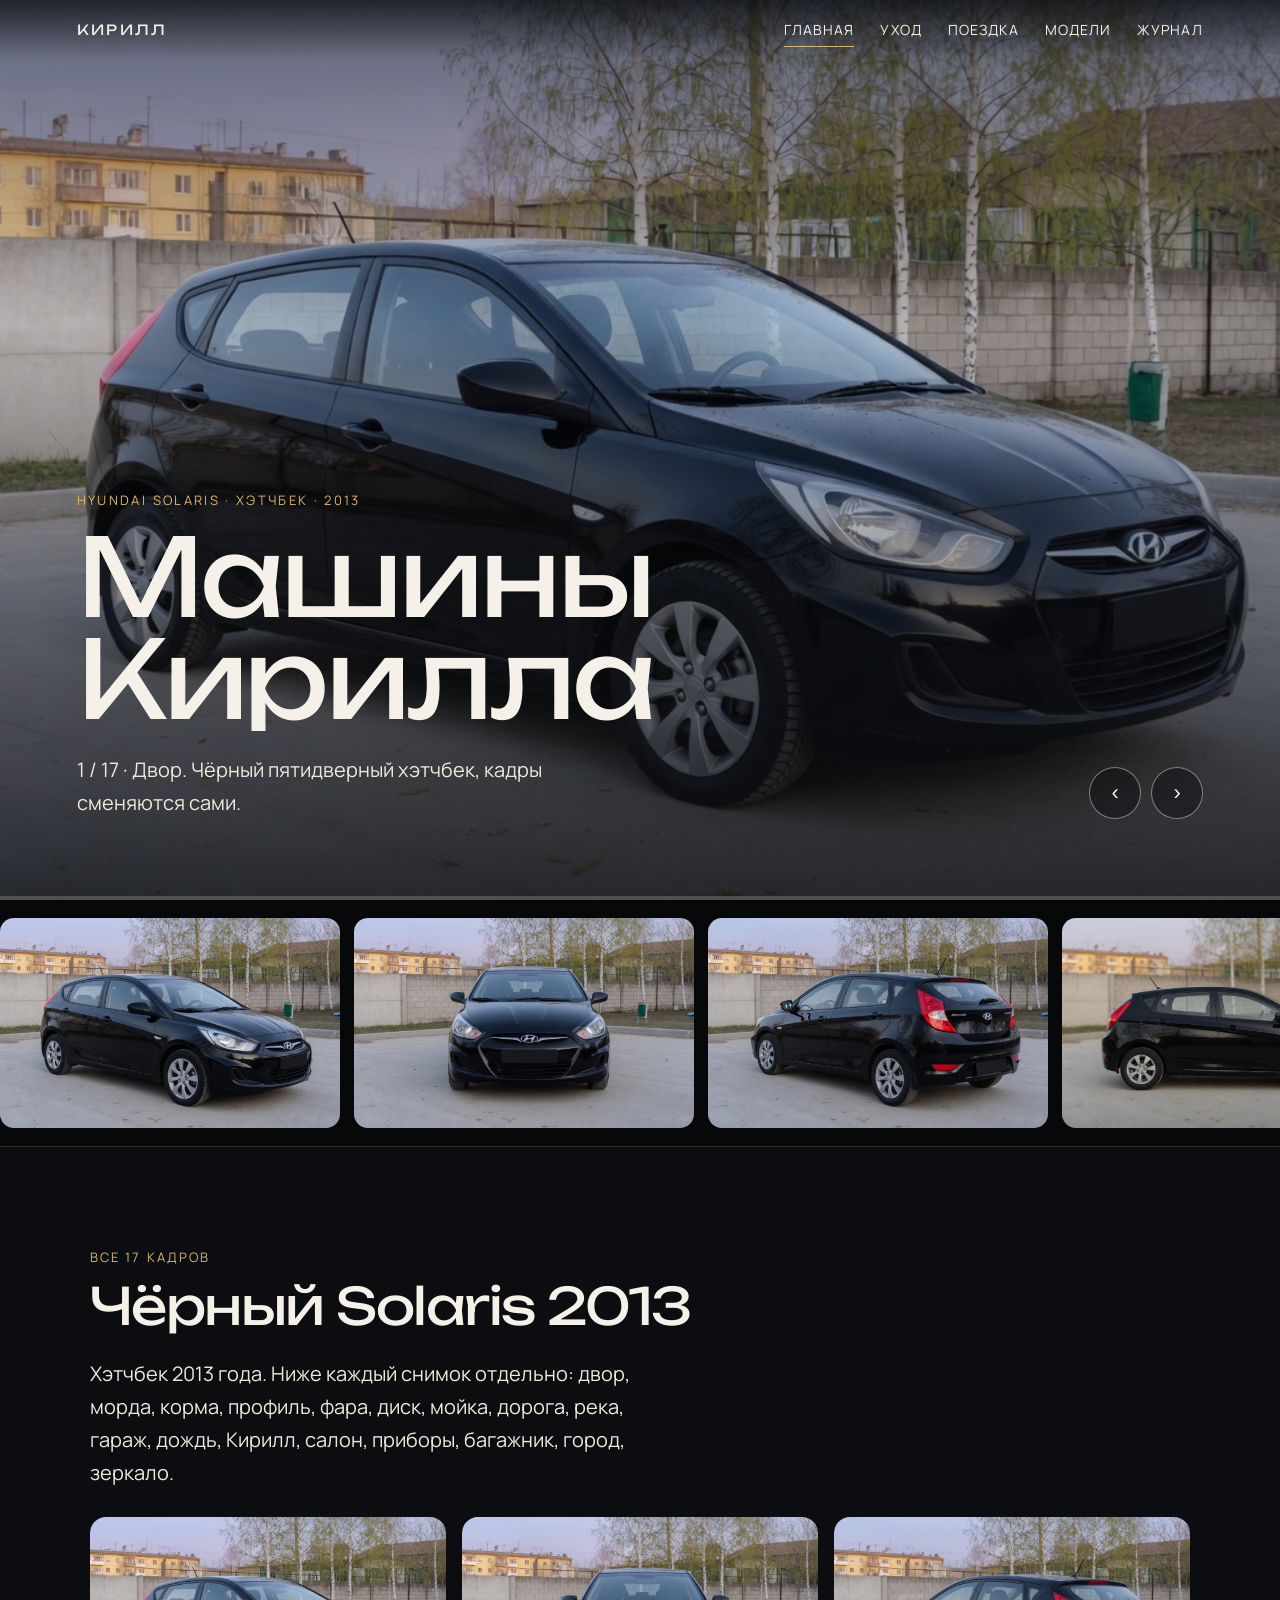
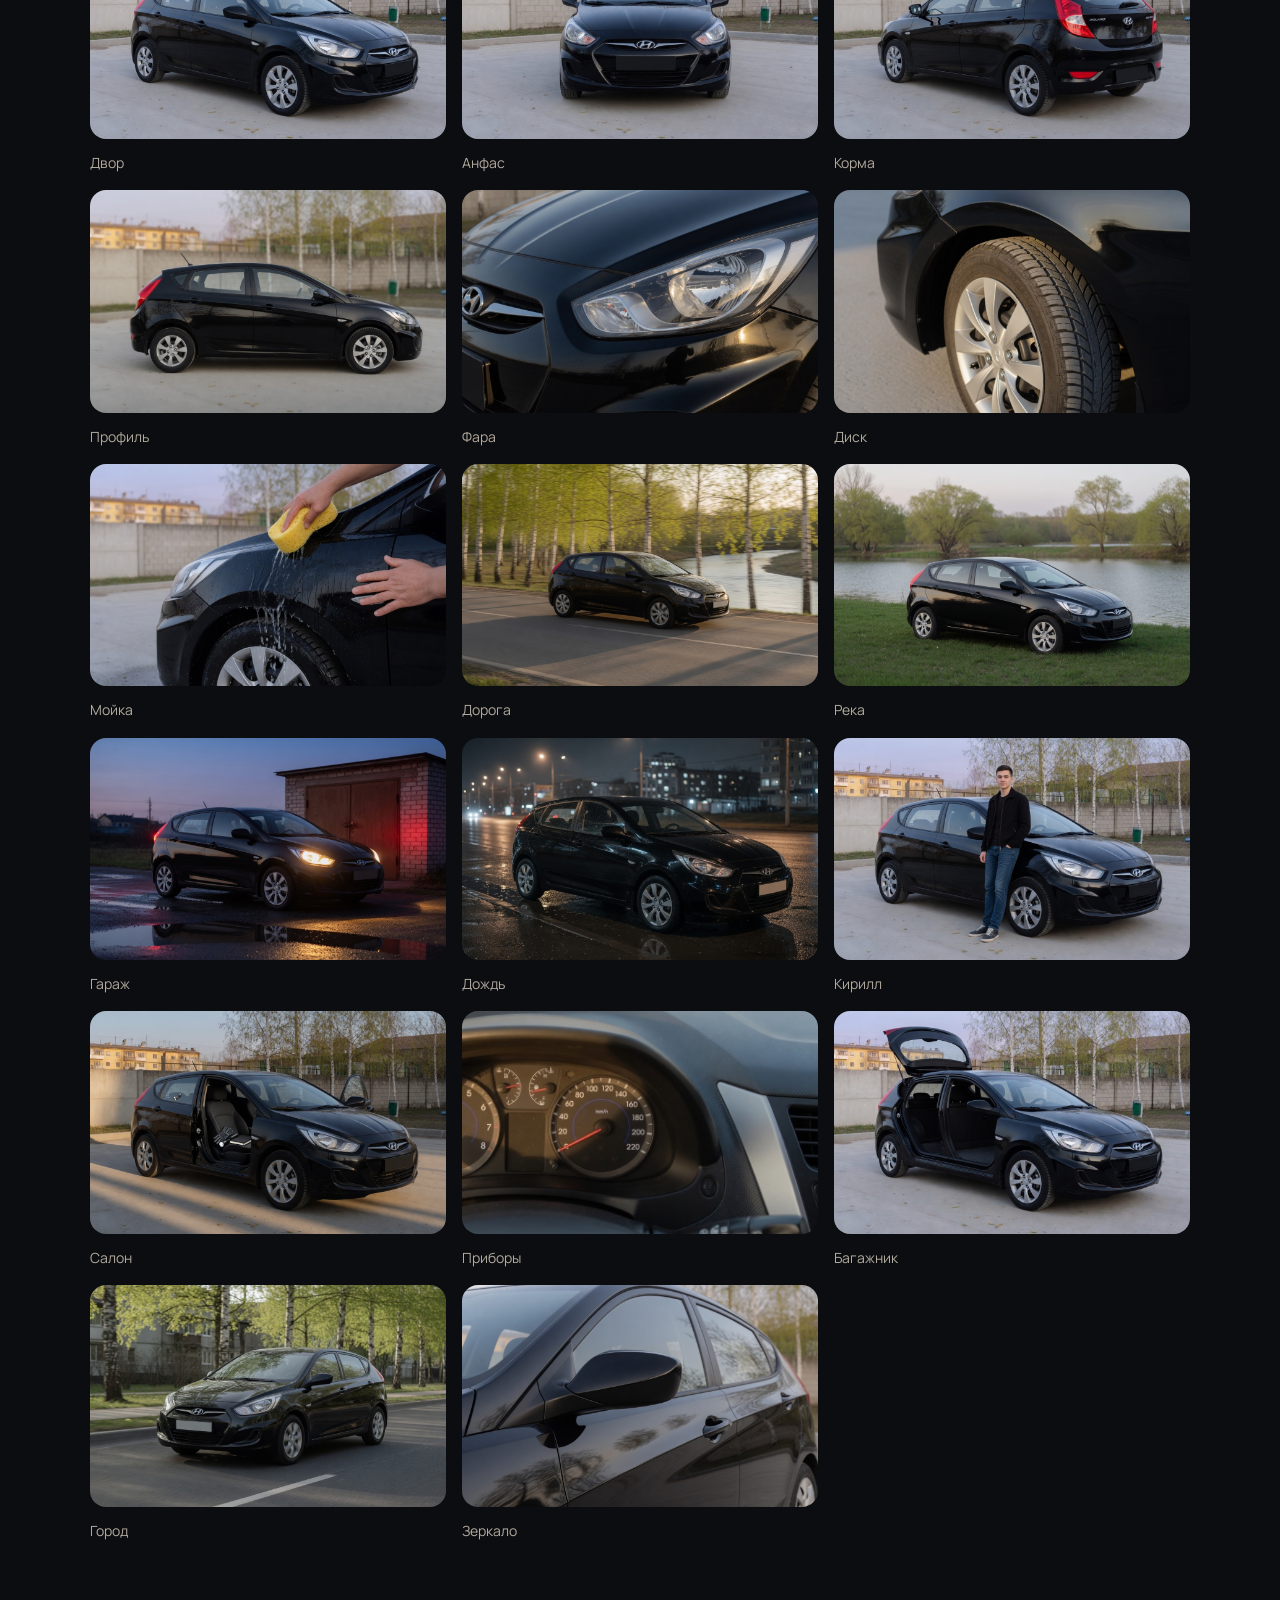
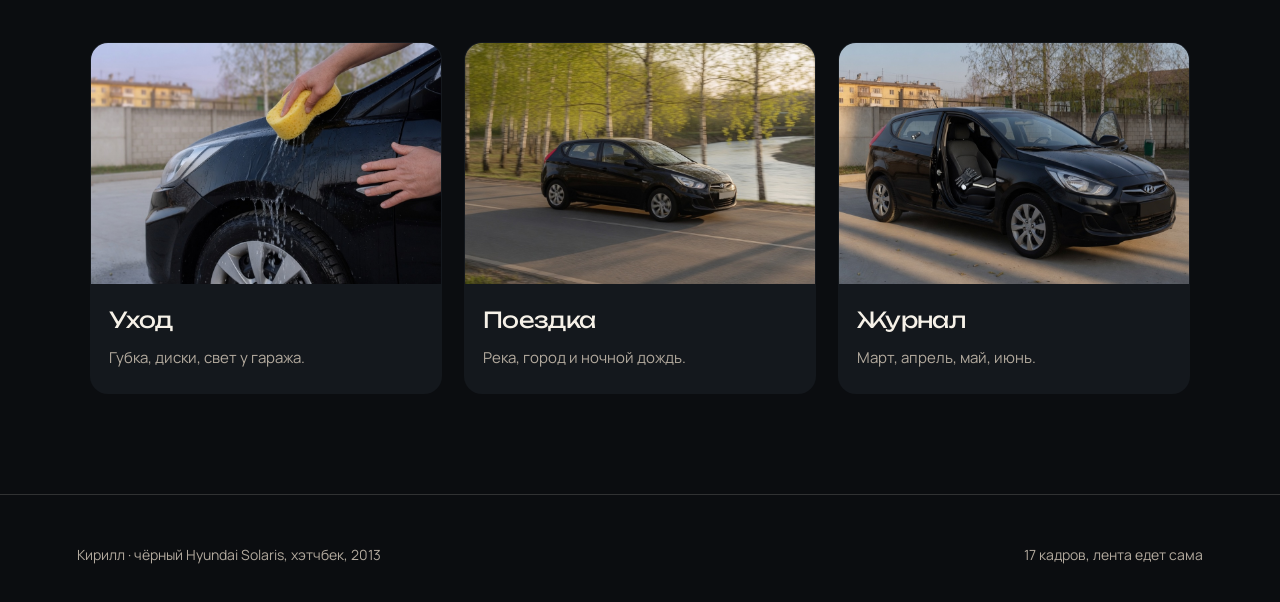
==== commit d2bf73ed: "Новые адреса кадров и живое слайд-шоу" ====
--- a/index.html
+++ b/index.html
@@ -4,14 +4,13 @@
   <meta charset="utf-8">
   <meta name="viewport" content="width=device-width, initial-scale=1">
   <title>Машины Кирилла</title>
-  <meta name="description" content="Кирилл и чёрный Hyundai Solaris 2013 года: хэтчбек, двор, уход и короткие поездки.">
+  <meta name="description" content="Кирилл и чёрный хэтчбек Hyundai Solaris 2013 года.">
   <link rel="preconnect" href="https://fonts.googleapis.com">
   <link rel="preconnect" href="https://fonts.gstatic.com" crossorigin>
   <link href="https://fonts.googleapis.com/css2?family=Manrope:wght@400;500;600;700&family=Unbounded:wght@400;500&display=swap" rel="stylesheet">
-  <link rel="stylesheet" href="style.css">
+  <link rel="stylesheet" href="style.css?v=5">
 </head>
 <body>
-  <div class="intro" aria-hidden="true"><p><span>2013</span></p></div>
   <div class="glow"></div>
   <div class="progress"></div>
   <header class="top">
@@ -26,118 +25,119 @@
     </nav>
   </header>
 
-  <section class="hero">
-    <div class="hero-media">
-      <img src="photos/hero.jpg" alt="Чёрный хэтчбек Hyundai Solaris 2013 года во дворе, люк закрыт">
+  <section class="show" data-show data-caps="Двор|Анфас|Корма|Профиль|Фара|Диск|Мойка|Дорога|Река|Гараж|Дождь|Кирилл|Салон|Приборы|Багажник|Город|Зеркало">
+    <div class="show-frame">
+      <img class="is-on" src="shots/01-yard.jpg" alt="Чёрный хэтчбек Hyundai Solaris 2013 года во дворе">
+      <img src="shots/02-front.jpg" alt="Солярис анфас">
+      <img src="shots/03-rear.jpg" alt="Корма хэтчбека">
+      <img src="shots/04-side.jpg" alt="Солярис в профиль">
+      <img src="shots/05-lamp.jpg" alt="Передняя фара">
+      <img src="shots/06-wheel.jpg" alt="Переднее колесо">
+      <img src="shots/07-wash.jpg" alt="Мойка крыла">
+      <img src="shots/08-road.jpg" alt="Солярис на дороге у реки">
+      <img src="shots/09-river.jpg" alt="Солярис на траве у реки">
+      <img src="shots/10-evening.jpg" alt="Вечерняя проверка света">
+      <img src="shots/11-rain.jpg" alt="Солярис ночью на мокрой улице">
+      <img src="shots/12-kirill.jpg" alt="Кирилл у чёрного Соляриса">
+      <img src="shots/13-cabin.jpg" alt="Перчатки, фонарик и тетрадь на сиденье">
+      <img src="shots/14-dials.jpg" alt="Спидометр">
+      <img src="shots/15-cargo.jpg" alt="Открытый багажник хэтчбека">
+      <img src="shots/16-city.jpg" alt="Солярис на городской улице">
+      <img src="shots/17-mirror.jpg" alt="Зеркало и ручка двери">
     </div>
-    <div class="hero-copy">
-      <p class="eyebrow">Хэтчбек 2013</p>
+    <div class="show-copy">
+      <p class="eyebrow">Hyundai Solaris · хэтчбек · 2013</p>
       <h1><span><i>Машины</i></span><span><i>Кирилла</i></span></h1>
-      <p class="lede">Во дворе стоит чёрный Hyundai Solaris. Короткий хэтчбек 2013 года, люк закрыт, и Кирилл обходит машину до первой поездки.</p>
+      <p class="lede"><span data-show-num>1 / 17</span> · <span data-show-cap>Двор</span>. Чёрный пятидверный хэтчбек, кадры сменяются сами.</p>
     </div>
-    <a class="scroll-hint" href="#story">Дальше</a>
+    <div class="show-ui">
+      <button type="button" data-show-prev aria-label="Предыдущий кадр">‹</button>
+      <button type="button" data-show-next aria-label="Следующий кадр">›</button>
+    </div>
+    <div class="show-bar"><span data-show-bar></span></div>
   </section>
 
-  <div class="marquee" aria-hidden="true">
-    <div class="marquee-track">
-      <span>Чёрный хэтчбек · Hyundai Solaris · 2013 · пять дверей · двор</span>
-      <span>Чёрный хэтчбек · Hyundai Solaris · 2013 · пять дверей · двор</span>
+  <div class="film" aria-hidden="true">
+    <div class="film-track">
+      <img src="shots/01-yard.jpg" alt="">
+      <img src="shots/02-front.jpg" alt="">
+      <img src="shots/03-rear.jpg" alt="">
+      <img src="shots/04-side.jpg" alt="">
+      <img src="shots/05-lamp.jpg" alt="">
+      <img src="shots/06-wheel.jpg" alt="">
+      <img src="shots/07-wash.jpg" alt="">
+      <img src="shots/08-road.jpg" alt="">
+      <img src="shots/09-river.jpg" alt="">
+      <img src="shots/10-evening.jpg" alt="">
+      <img src="shots/11-rain.jpg" alt="">
+      <img src="shots/12-kirill.jpg" alt="">
+      <img src="shots/13-cabin.jpg" alt="">
+      <img src="shots/14-dials.jpg" alt="">
+      <img src="shots/15-cargo.jpg" alt="">
+      <img src="shots/16-city.jpg" alt="">
+      <img src="shots/17-mirror.jpg" alt="">
+      <img src="shots/01-yard.jpg" alt="">
+      <img src="shots/02-front.jpg" alt="">
+      <img src="shots/03-rear.jpg" alt="">
+      <img src="shots/04-side.jpg" alt="">
+      <img src="shots/05-lamp.jpg" alt="">
+      <img src="shots/06-wheel.jpg" alt="">
+      <img src="shots/07-wash.jpg" alt="">
+      <img src="shots/08-road.jpg" alt="">
+      <img src="shots/09-river.jpg" alt="">
+      <img src="shots/10-evening.jpg" alt="">
+      <img src="shots/11-rain.jpg" alt="">
+      <img src="shots/12-kirill.jpg" alt="">
+      <img src="shots/13-cabin.jpg" alt="">
+      <img src="shots/14-dials.jpg" alt="">
+      <img src="shots/15-cargo.jpg" alt="">
+      <img src="shots/16-city.jpg" alt="">
+      <img src="shots/17-mirror.jpg" alt="">
     </div>
   </div>
 
   <main>
-    <section class="section" id="story">
-      <div class="wrap split">
-        <div class="prose reveal">
-          <p class="kicker">01 — Двор</p>
-          <h2>Ключ от чёрного хэтчбека</h2>
-          <p>Этой весной отец отдал Кириллу Solaris 2013 года. Это ещё дорестайлинговый кузов: вытянутые фары, широкая решётка и короткая корма, а не седан.</p>
-          <p>Во дворе длина имеет значение. Хэтчбек разворачивается в два приёма там, где длинной машине уже тесно. Багажник при этом остаётся: сумки с рынка встают, если сложить спинку.</p>
-          <p>Чёрная краска не прощает пыль. Поэтому суббота часто начинается с губки, и только потом Кирилл садится за руль.</p>
+    <section class="section">
+      <div class="wrap">
+        <p class="kicker">Все 17 кадров</p>
+        <h2>Чёрный Solaris 2013</h2>
+        <p class="lede" style="margin-bottom: 28px">Хэтчбек 2013 года. Ниже каждый снимок отдельно: двор, морда, корма, профиль, фара, диск, мойка, дорога, река, гараж, дождь, Кирилл, салон, приборы, багажник, город, зеркало.</p>
+        <div class="gallery">
+          <figure class="reveal"><img data-zoom src="shots/01-yard.jpg" alt="Двор"><figcaption>Двор</figcaption></figure>
+          <figure class="reveal"><img data-zoom src="shots/02-front.jpg" alt="Анфас"><figcaption>Анфас</figcaption></figure>
+          <figure class="reveal"><img data-zoom src="shots/03-rear.jpg" alt="Корма"><figcaption>Корма</figcaption></figure>
+          <figure class="reveal"><img data-zoom src="shots/04-side.jpg" alt="Профиль"><figcaption>Профиль</figcaption></figure>
+          <figure class="reveal"><img data-zoom src="shots/05-lamp.jpg" alt="Фара"><figcaption>Фара</figcaption></figure>
+          <figure class="reveal"><img data-zoom src="shots/06-wheel.jpg" alt="Диск"><figcaption>Диск</figcaption></figure>
+          <figure class="reveal"><img data-zoom src="shots/07-wash.jpg" alt="Мойка"><figcaption>Мойка</figcaption></figure>
+          <figure class="reveal"><img data-zoom src="shots/08-road.jpg" alt="Дорога"><figcaption>Дорога</figcaption></figure>
+          <figure class="reveal"><img data-zoom src="shots/09-river.jpg" alt="Река"><figcaption>Река</figcaption></figure>
+          <figure class="reveal"><img data-zoom src="shots/10-evening.jpg" alt="Гараж"><figcaption>Гараж</figcaption></figure>
+          <figure class="reveal"><img data-zoom src="shots/11-rain.jpg" alt="Дождь"><figcaption>Дождь</figcaption></figure>
+          <figure class="reveal"><img data-zoom src="shots/12-kirill.jpg" alt="Кирилл"><figcaption>Кирилл</figcaption></figure>
+          <figure class="reveal"><img data-zoom src="shots/13-cabin.jpg" alt="Салон"><figcaption>Салон</figcaption></figure>
+          <figure class="reveal"><img data-zoom src="shots/14-dials.jpg" alt="Приборы"><figcaption>Приборы</figcaption></figure>
+          <figure class="reveal"><img data-zoom src="shots/15-cargo.jpg" alt="Багажник"><figcaption>Багажник</figcaption></figure>
+          <figure class="reveal"><img data-zoom src="shots/16-city.jpg" alt="Город"><figcaption>Город</figcaption></figure>
+          <figure class="reveal"><img data-zoom src="shots/17-mirror.jpg" alt="Зеркало"><figcaption>Зеркало</figcaption></figure>
         </div>
-        <figure class="reveal">
-          <div class="frame">
-            <img data-zoom src="photos/kirill.jpg" alt="Кирилл стоит у водительской двери чёрного Соляриса">
-          </div>
-          <figcaption>Суббота. Люк закрыт, ключ пока у Кирилла.</figcaption>
-        </figure>
       </div>
     </section>
 
-    <section class="pin" id="ride">
-      <div class="pin-stage">
-        <img class="on" src="photos/hero.jpg" alt="Солярис утром во дворе">
-        <img src="photos/road.jpg" alt="Чёрный хэтчбек на дороге вдоль реки">
-        <img src="photos/river.jpg" alt="Солярис на траве у реки">
-        <img src="photos/rain.jpg" alt="Солярис ночью на мокрой улице">
-        <div class="pin-copy"><p data-cap>Двор</p></div>
-      </div>
-    </section>
-
-    <section>
-      <div class="wrap rail-head">
-        <p class="kicker">02 — Крупно</p>
-        <h2>Одна машина, много взглядов</h2>
-      </div>
-      <div class="rail">
-        <figure>
-          <div class="frame"><img data-zoom src="photos/front.jpg" alt="Солярис прямо спереди"></div>
-          <figcaption>Морда 2013 года</figcaption>
-        </figure>
-        <figure>
-          <div class="frame"><img data-zoom src="photos/rear.jpg" alt="Корма хэтчбека, люк закрыт"></div>
-          <figcaption>Короткая корма</figcaption>
-        </figure>
-        <figure>
-          <div class="frame"><img data-zoom src="photos/side.jpg" alt="Солярис в профиль"></div>
-          <figcaption>Профиль</figcaption>
-        </figure>
-        <figure>
-          <div class="frame"><img data-zoom src="photos/lamp.jpg" alt="Крупно передняя фара и решётка"></div>
-          <figcaption>Фара</figcaption>
-        </figure>
-        <figure>
-          <div class="frame"><img data-zoom src="photos/wheel.jpg" alt="Переднее колесо и серебристый диск"></div>
-          <figcaption>Диск</figcaption>
-        </figure>
-        <figure>
-          <div class="frame"><img data-zoom src="photos/mirror.jpg" alt="Зеркало и ручка двери"></div>
-          <figcaption>Зеркало</figcaption>
-        </figure>
-        <figure>
-          <div class="frame"><img data-zoom src="photos/wash.jpg" alt="Мойка переднего крыла"></div>
-          <figcaption>Мойка</figcaption>
-        </figure>
-        <figure>
-          <div class="frame"><img data-zoom src="photos/city.jpg" alt="Солярис едет по улице с берёзами"></div>
-          <figcaption>Город</figcaption>
-        </figure>
-      </div>
-    </section>
-
-    <section class="section">
+    <section class="section" style="padding-top: 0">
       <div class="wrap">
         <div class="cards">
           <a class="card reveal" href="uhod.html">
-            <img src="photos/wash.jpg" alt="Руки моют чёрное крыло">
-            <div>
-              <h3>Уход</h3>
-              <p>Губка, холодные шины и свет у гаража. На чёрном пыль видна сразу.</p>
-            </div>
+            <img src="shots/07-wash.jpg" alt="Мойка">
+            <div><h3>Уход</h3><p>Губка, диски, свет у гаража.</p></div>
           </a>
           <a class="card reveal" href="poezdka.html">
-            <img src="photos/road.jpg" alt="Поездка вдоль реки">
-            <div>
-              <h3>Поездка</h3>
-              <p>От круга вокруг машины до стоянки на траве и мокрой ночной улицы.</p>
-            </div>
+            <img src="shots/08-road.jpg" alt="Дорога">
+            <div><h3>Поездка</h3><p>Река, город и ночной дождь.</p></div>
           </a>
           <a class="card reveal" href="zhurnal.html">
-            <img src="photos/cabin.jpg" alt="Перчатки, фонарик и тетрадь на сиденье">
-            <div>
-              <h3>Журнал</h3>
-              <p>Март, апрель, май и июнь. Одна дата — одна строка.</p>
-            </div>
+            <img src="shots/13-cabin.jpg" alt="Тетрадь">
+            <div><h3>Журнал</h3><p>Март, апрель, май, июнь.</p></div>
           </a>
         </div>
       </div>
@@ -145,10 +145,10 @@
   </main>
 
   <footer class="foot">
-    <p>Кирилл · Hyundai Solaris, хэтчбек, 2013</p>
-    <p>Чёрный кузов, двор и короткие дороги</p>
+    <p>Кирилл · чёрный Hyundai Solaris, хэтчбек, 2013</p>
+    <p>17 кадров, лента едет сама</p>
   </footer>
   <div class="lightbox"><button type="button">Закрыть</button><img alt=""></div>
-  <script src="site.js"></script>
+  <script src="site.js?v=5"></script>
 </body>
 </html>
--- a/style.css
+++ b/style.css
@@ -53,28 +53,125 @@
   transition: opacity 0.4s ease;
 }
 
-.intro {
-  position: fixed;
+.show {
+  position: relative;
+  height: 100svh;
+  min-height: 560px;
+  overflow: hidden;
+  background: #000;
+}
+
+.show-frame img {
+  position: absolute;
   inset: 0;
-  z-index: 80;
+  width: 100%;
+  height: 100%;
+  object-fit: cover;
+  opacity: 0;
+  transform: scale(1.1);
+  transition: opacity 0.9s ease, transform 3.8s linear;
+}
+
+.show-frame img.is-on {
+  opacity: 1;
+  transform: scale(1);
+  z-index: 1;
+}
+
+.show::after {
+  content: "";
+  position: absolute;
+  inset: 0;
+  z-index: 1;
+  background: linear-gradient(180deg, rgba(11, 13, 16, 0.55) 0%, rgba(11, 13, 16, 0.05) 36%, rgba(11, 13, 16, 0.82) 100%);
+  pointer-events: none;
+}
+
+.show-copy {
+  position: absolute;
+  z-index: 2;
+  left: 6vw;
+  right: 180px;
+  bottom: 9vh;
+}
+
+.show-ui {
+  position: absolute;
+  z-index: 3;
+  right: 6vw;
+  bottom: 9vh;
+  display: flex;
+  gap: 10px;
+}
+
+.show-ui button {
+  width: 52px;
+  height: 52px;
+  border-radius: 50%;
+  border: 1px solid rgba(246, 241, 232, 0.45);
+  background: rgba(11, 13, 16, 0.45);
+  color: var(--ink);
+  font-size: 22px;
+  cursor: pointer;
+}
+
+.show-ui button:hover { background: rgba(215, 181, 106, 0.85); color: #111; }
+
+.show-bar {
+  position: absolute;
+  z-index: 3;
+  left: 0;
+  right: 0;
+  bottom: 0;
+  height: 4px;
+  background: rgba(246, 241, 232, 0.2);
+}
+
+.show-bar span {
+  display: block;
+  height: 100%;
+  width: 0;
+  background: var(--gold);
+}
+
+.show-bar span.run { animation: fill 3.6s linear; }
+
+.film {
+  overflow: hidden;
+  background: #07080a;
+  padding: 18px 0;
+  border-bottom: 1px solid var(--line);
+}
+
+.film-track {
+  display: flex;
+  gap: 14px;
+  width: max-content;
+  animation: ticker 50s linear infinite;
+}
+
+.film img {
+  width: 340px;
+  height: 210px;
+  object-fit: cover;
+  border-radius: 14px;
+}
+
+.gallery {
   display: grid;
-  place-items: center;
-  background: #07080a;
-  animation: intro-out 0.9s cubic-bezier(0.7, 0, 0.2, 1) 1.15s forwards;
-}
-
-.intro p {
-  margin: 0;
-  overflow: hidden;
-  font-family: Unbounded, Manrope, sans-serif;
-  font-size: clamp(56px, 12vw, 140px);
-  letter-spacing: 0.08em;
-}
-
-.intro p span {
-  display: block;
-  animation: lift 0.9s cubic-bezier(0.16, 1, 0.3, 1) both;
-}
+  grid-template-columns: repeat(3, minmax(0, 1fr));
+  gap: 16px;
+}
+
+.gallery img {
+  width: 100%;
+  aspect-ratio: 16 / 10;
+  object-fit: cover;
+  border-radius: 16px;
+  transition: transform 0.6s cubic-bezier(0.16, 1, 0.3, 1);
+}
+
+.gallery figure:hover img { transform: scale(1.04); }
 
 .top {
   position: fixed;
@@ -592,12 +689,9 @@
   transition-delay: var(--d, 0s);
 }
 
-@supports (animation-timeline: view()) {
-  .frame img {
-    animation: wipe linear both;
-    animation-timeline: view();
-    animation-range: entry 0% cover 32%;
-  }
+@keyframes fill {
+  from { width: 0; }
+  to { width: 100%; }
 }
 
 @view-transition { navigation: auto; }
@@ -703,7 +797,10 @@
   .section { padding: 72px 0; }
   .hero-copy { width: calc(100% - 32px); }
   .lede { font-size: 17px; }
-  .pin { height: 280vh; }
+  .gallery { grid-template-columns: 1fr; }
+  .show-copy { right: 24px; bottom: 12vh; }
+  .show-ui { bottom: 4vh; }
+  .film img { width: 240px; height: 150px; }
   .split > *,
   .entry > *,
   .cards > * { min-width: 0; }
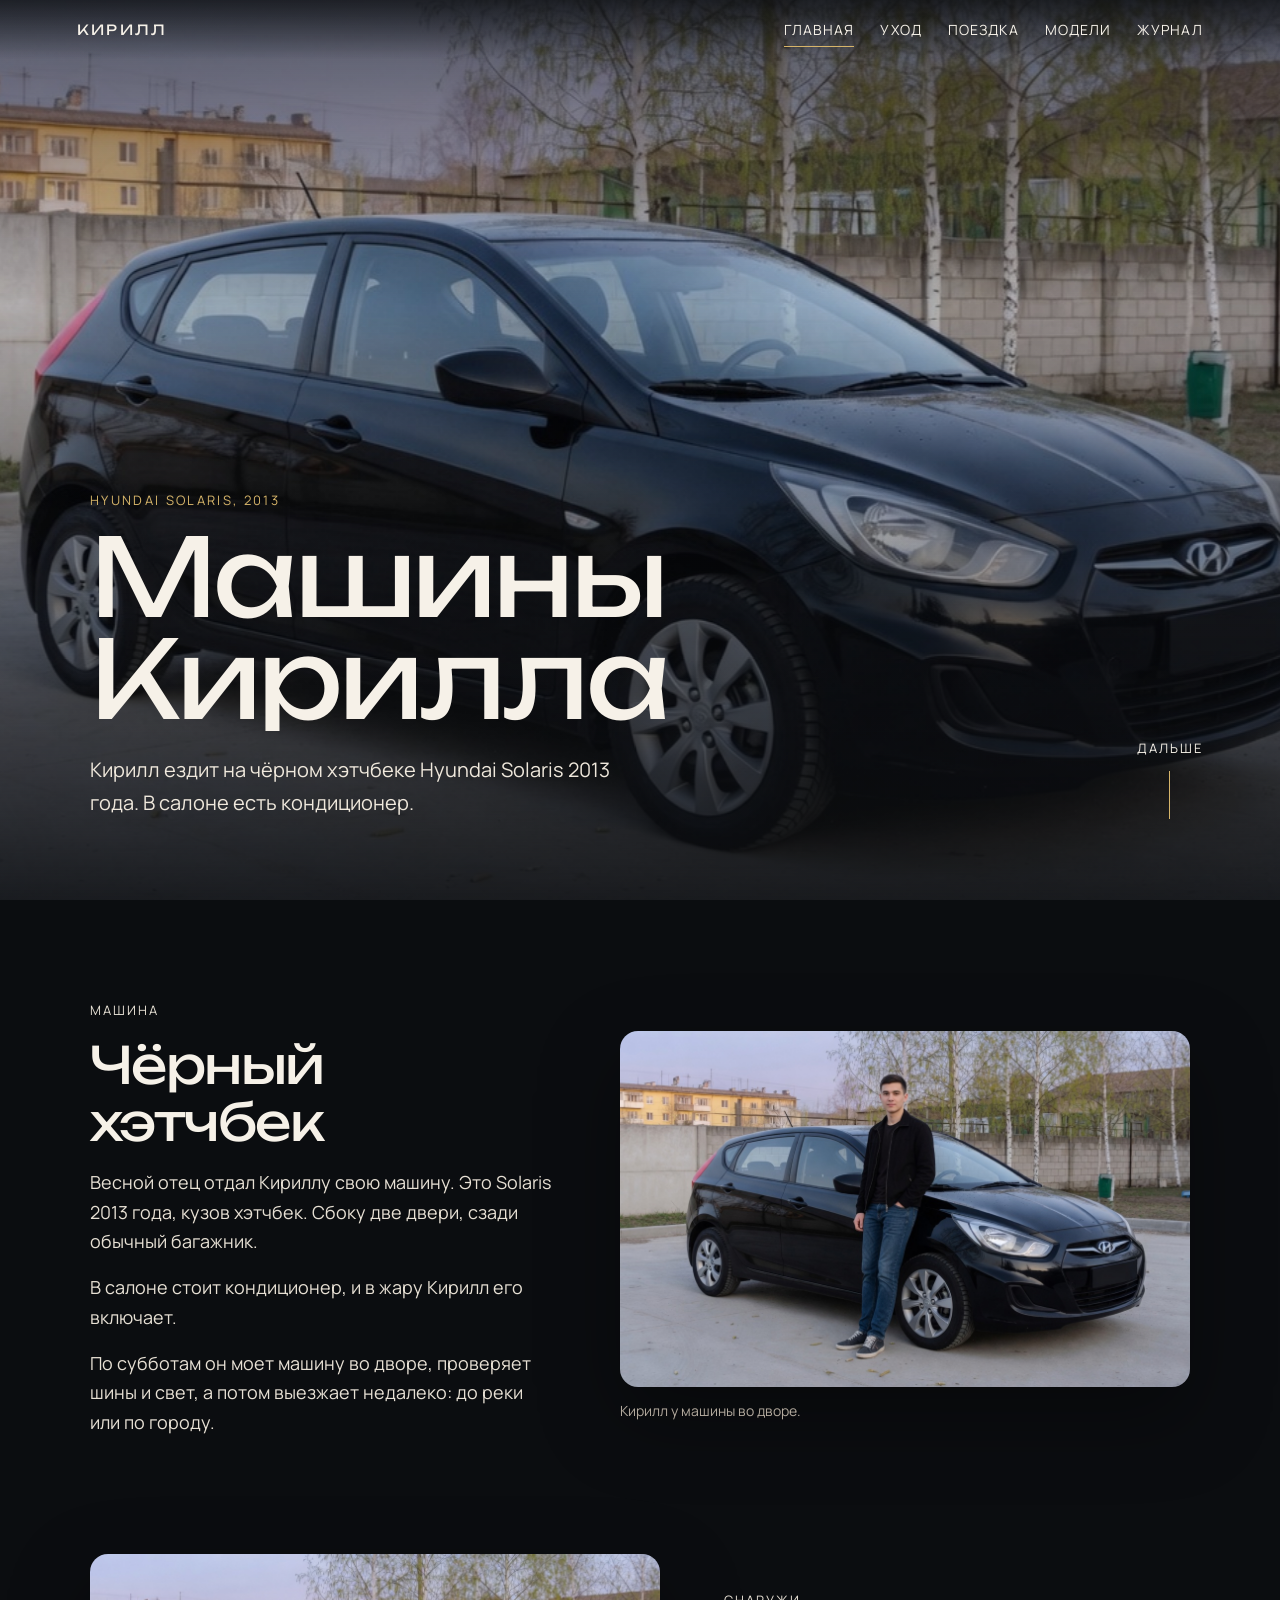
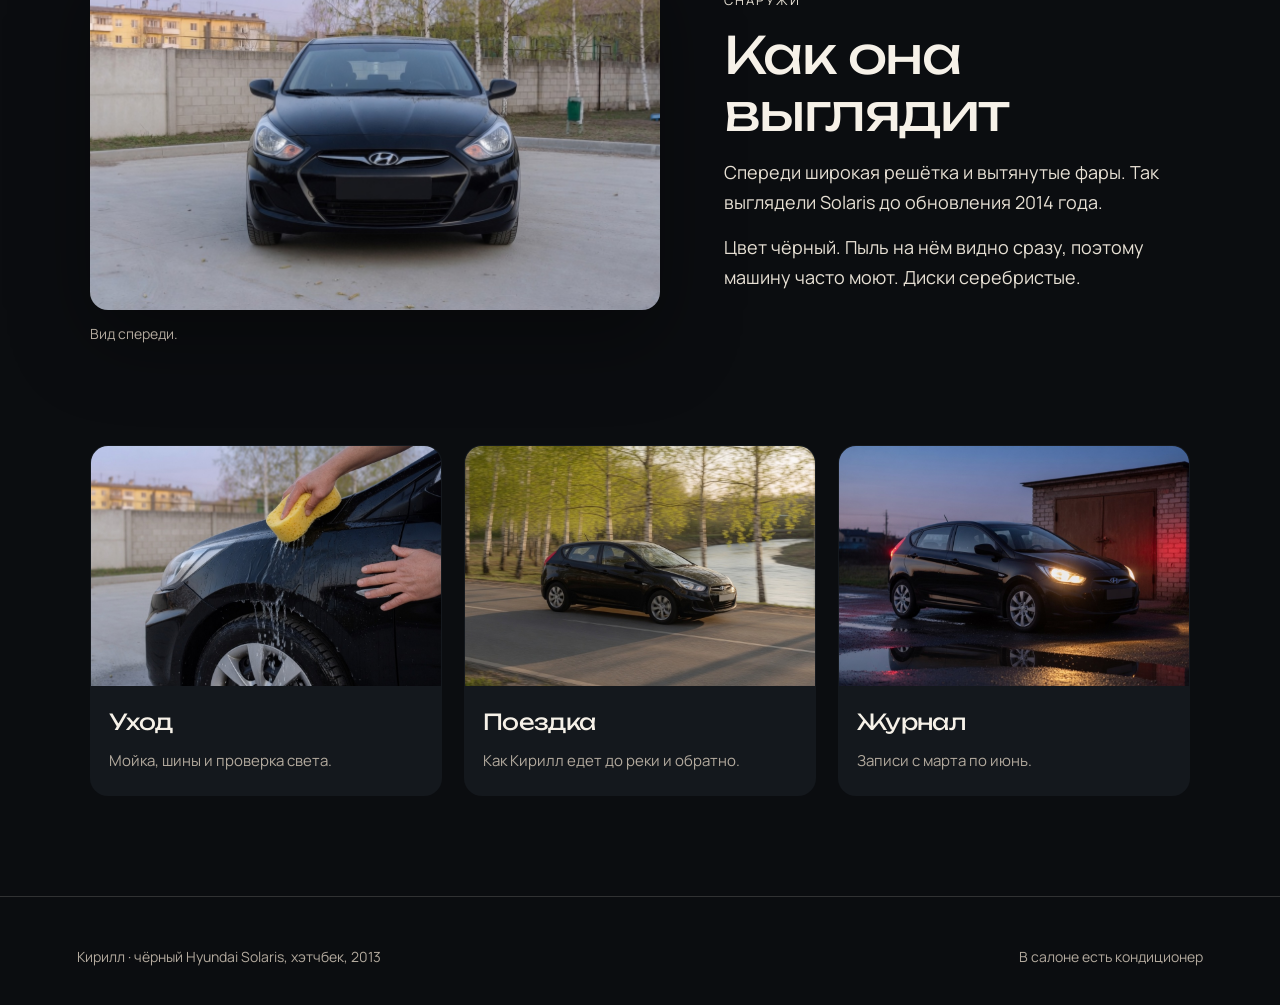
==== commit ff5b4f8d: "Обычные страницы без галереи и кривых кадров" ====
--- a/index.html
+++ b/index.html
@@ -4,11 +4,11 @@
   <meta charset="utf-8">
   <meta name="viewport" content="width=device-width, initial-scale=1">
   <title>Машины Кирилла</title>
-  <meta name="description" content="Кирилл и чёрный хэтчбек Hyundai Solaris 2013 года.">
+  <meta name="description" content="Кирилл ездит на чёрном хэтчбеке Hyundai Solaris 2013 года.">
   <link rel="preconnect" href="https://fonts.googleapis.com">
   <link rel="preconnect" href="https://fonts.gstatic.com" crossorigin>
   <link href="https://fonts.googleapis.com/css2?family=Manrope:wght@400;500;600;700&family=Unbounded:wght@400;500&display=swap" rel="stylesheet">
-  <link rel="stylesheet" href="style.css?v=5">
+  <link rel="stylesheet" href="style.css?v=6">
 </head>
 <body>
   <div class="glow"></div>
@@ -25,102 +25,51 @@
     </nav>
   </header>
 
-  <section class="show" data-show data-caps="Двор|Анфас|Корма|Профиль|Фара|Диск|Мойка|Дорога|Река|Гараж|Дождь|Кирилл|Салон|Приборы|Багажник|Город|Зеркало">
-    <div class="show-frame">
-      <img class="is-on" src="shots/01-yard.jpg" alt="Чёрный хэтчбек Hyundai Solaris 2013 года во дворе">
-      <img src="shots/02-front.jpg" alt="Солярис анфас">
-      <img src="shots/03-rear.jpg" alt="Корма хэтчбека">
-      <img src="shots/04-side.jpg" alt="Солярис в профиль">
-      <img src="shots/05-lamp.jpg" alt="Передняя фара">
-      <img src="shots/06-wheel.jpg" alt="Переднее колесо">
-      <img src="shots/07-wash.jpg" alt="Мойка крыла">
-      <img src="shots/08-road.jpg" alt="Солярис на дороге у реки">
-      <img src="shots/09-river.jpg" alt="Солярис на траве у реки">
-      <img src="shots/10-evening.jpg" alt="Вечерняя проверка света">
-      <img src="shots/11-rain.jpg" alt="Солярис ночью на мокрой улице">
-      <img src="shots/12-kirill.jpg" alt="Кирилл у чёрного Соляриса">
-      <img src="shots/13-cabin.jpg" alt="Перчатки, фонарик и тетрадь на сиденье">
-      <img src="shots/14-dials.jpg" alt="Спидометр">
-      <img src="shots/15-cargo.jpg" alt="Открытый багажник хэтчбека">
-      <img src="shots/16-city.jpg" alt="Солярис на городской улице">
-      <img src="shots/17-mirror.jpg" alt="Зеркало и ручка двери">
+  <section class="hero">
+    <div class="hero-media">
+      <img src="shots/01-yard.jpg" alt="Чёрный хэтчбек Hyundai Solaris во дворе, двери и багажник закрыты">
     </div>
-    <div class="show-copy">
-      <p class="eyebrow">Hyundai Solaris · хэтчбек · 2013</p>
+    <div class="hero-copy">
+      <p class="eyebrow">Hyundai Solaris, 2013</p>
       <h1><span><i>Машины</i></span><span><i>Кирилла</i></span></h1>
-      <p class="lede"><span data-show-num>1 / 17</span> · <span data-show-cap>Двор</span>. Чёрный пятидверный хэтчбек, кадры сменяются сами.</p>
+      <p class="lede">Кирилл ездит на чёрном хэтчбеке Hyundai Solaris 2013 года. В салоне есть кондиционер.</p>
     </div>
-    <div class="show-ui">
-      <button type="button" data-show-prev aria-label="Предыдущий кадр">‹</button>
-      <button type="button" data-show-next aria-label="Следующий кадр">›</button>
-    </div>
-    <div class="show-bar"><span data-show-bar></span></div>
+    <a class="scroll-hint" href="#story">Дальше</a>
   </section>
 
-  <div class="film" aria-hidden="true">
-    <div class="film-track">
-      <img src="shots/01-yard.jpg" alt="">
-      <img src="shots/02-front.jpg" alt="">
-      <img src="shots/03-rear.jpg" alt="">
-      <img src="shots/04-side.jpg" alt="">
-      <img src="shots/05-lamp.jpg" alt="">
-      <img src="shots/06-wheel.jpg" alt="">
-      <img src="shots/07-wash.jpg" alt="">
-      <img src="shots/08-road.jpg" alt="">
-      <img src="shots/09-river.jpg" alt="">
-      <img src="shots/10-evening.jpg" alt="">
-      <img src="shots/11-rain.jpg" alt="">
-      <img src="shots/12-kirill.jpg" alt="">
-      <img src="shots/13-cabin.jpg" alt="">
-      <img src="shots/14-dials.jpg" alt="">
-      <img src="shots/15-cargo.jpg" alt="">
-      <img src="shots/16-city.jpg" alt="">
-      <img src="shots/17-mirror.jpg" alt="">
-      <img src="shots/01-yard.jpg" alt="">
-      <img src="shots/02-front.jpg" alt="">
-      <img src="shots/03-rear.jpg" alt="">
-      <img src="shots/04-side.jpg" alt="">
-      <img src="shots/05-lamp.jpg" alt="">
-      <img src="shots/06-wheel.jpg" alt="">
-      <img src="shots/07-wash.jpg" alt="">
-      <img src="shots/08-road.jpg" alt="">
-      <img src="shots/09-river.jpg" alt="">
-      <img src="shots/10-evening.jpg" alt="">
-      <img src="shots/11-rain.jpg" alt="">
-      <img src="shots/12-kirill.jpg" alt="">
-      <img src="shots/13-cabin.jpg" alt="">
-      <img src="shots/14-dials.jpg" alt="">
-      <img src="shots/15-cargo.jpg" alt="">
-      <img src="shots/16-city.jpg" alt="">
-      <img src="shots/17-mirror.jpg" alt="">
-    </div>
-  </div>
+  <main>
+    <section class="section" id="story">
+      <div class="wrap split">
+        <div class="prose reveal">
+          <p class="kicker">Машина</p>
+          <h2>Чёрный хэтчбек</h2>
+          <p>Весной отец отдал Кириллу свою машину. Это Solaris 2013 года, кузов хэтчбек. Сбоку две двери, сзади обычный багажник.</p>
+          <p>В салоне стоит кондиционер, и в жару Кирилл его включает.</p>
+          <p>По субботам он моет машину во дворе, проверяет шины и свет, а потом выезжает недалеко: до реки или по городу.</p>
+        </div>
+        <figure class="reveal">
+          <div class="frame">
+            <img data-zoom src="shots/12-kirill.jpg" alt="Кирилл стоит у закрытой машины">
+          </div>
+          <figcaption>Кирилл у машины во дворе.</figcaption>
+        </figure>
+      </div>
+    </section>
 
-  <main>
-    <section class="section">
-      <div class="wrap">
-        <p class="kicker">Все 17 кадров</p>
-        <h2>Чёрный Solaris 2013</h2>
-        <p class="lede" style="margin-bottom: 28px">Хэтчбек 2013 года. Ниже каждый снимок отдельно: двор, морда, корма, профиль, фара, диск, мойка, дорога, река, гараж, дождь, Кирилл, салон, приборы, багажник, город, зеркало.</p>
-        <div class="gallery">
-          <figure class="reveal"><img data-zoom src="shots/01-yard.jpg" alt="Двор"><figcaption>Двор</figcaption></figure>
-          <figure class="reveal"><img data-zoom src="shots/02-front.jpg" alt="Анфас"><figcaption>Анфас</figcaption></figure>
-          <figure class="reveal"><img data-zoom src="shots/03-rear.jpg" alt="Корма"><figcaption>Корма</figcaption></figure>
-          <figure class="reveal"><img data-zoom src="shots/04-side.jpg" alt="Профиль"><figcaption>Профиль</figcaption></figure>
-          <figure class="reveal"><img data-zoom src="shots/05-lamp.jpg" alt="Фара"><figcaption>Фара</figcaption></figure>
-          <figure class="reveal"><img data-zoom src="shots/06-wheel.jpg" alt="Диск"><figcaption>Диск</figcaption></figure>
-          <figure class="reveal"><img data-zoom src="shots/07-wash.jpg" alt="Мойка"><figcaption>Мойка</figcaption></figure>
-          <figure class="reveal"><img data-zoom src="shots/08-road.jpg" alt="Дорога"><figcaption>Дорога</figcaption></figure>
-          <figure class="reveal"><img data-zoom src="shots/09-river.jpg" alt="Река"><figcaption>Река</figcaption></figure>
-          <figure class="reveal"><img data-zoom src="shots/10-evening.jpg" alt="Гараж"><figcaption>Гараж</figcaption></figure>
-          <figure class="reveal"><img data-zoom src="shots/11-rain.jpg" alt="Дождь"><figcaption>Дождь</figcaption></figure>
-          <figure class="reveal"><img data-zoom src="shots/12-kirill.jpg" alt="Кирилл"><figcaption>Кирилл</figcaption></figure>
-          <figure class="reveal"><img data-zoom src="shots/13-cabin.jpg" alt="Салон"><figcaption>Салон</figcaption></figure>
-          <figure class="reveal"><img data-zoom src="shots/14-dials.jpg" alt="Приборы"><figcaption>Приборы</figcaption></figure>
-          <figure class="reveal"><img data-zoom src="shots/15-cargo.jpg" alt="Багажник"><figcaption>Багажник</figcaption></figure>
-          <figure class="reveal"><img data-zoom src="shots/16-city.jpg" alt="Город"><figcaption>Город</figcaption></figure>
-          <figure class="reveal"><img data-zoom src="shots/17-mirror.jpg" alt="Зеркало"><figcaption>Зеркало</figcaption></figure>
+    <section class="section" style="padding-top: 0">
+      <div class="wrap split reverse">
+        <div class="prose reveal">
+          <p class="kicker">Снаружи</p>
+          <h2>Как она выглядит</h2>
+          <p>Спереди широкая решётка и вытянутые фары. Так выглядели Solaris до обновления 2014 года.</p>
+          <p>Цвет чёрный. Пыль на нём видно сразу, поэтому машину часто моют. Диски серебристые.</p>
         </div>
+        <figure class="reveal">
+          <div class="frame">
+            <img data-zoom src="shots/02-front.jpg" alt="Solaris спереди">
+          </div>
+          <figcaption>Вид спереди.</figcaption>
+        </figure>
       </div>
     </section>
 
@@ -128,16 +77,16 @@
       <div class="wrap">
         <div class="cards">
           <a class="card reveal" href="uhod.html">
-            <img src="shots/07-wash.jpg" alt="Мойка">
-            <div><h3>Уход</h3><p>Губка, диски, свет у гаража.</p></div>
+            <img src="shots/07-wash.jpg" alt="Мойка машины">
+            <div><h3>Уход</h3><p>Мойка, шины и проверка света.</p></div>
           </a>
           <a class="card reveal" href="poezdka.html">
-            <img src="shots/08-road.jpg" alt="Дорога">
-            <div><h3>Поездка</h3><p>Река, город и ночной дождь.</p></div>
+            <img src="shots/08-road.jpg" alt="Машина на дороге">
+            <div><h3>Поездка</h3><p>Как Кирилл едет до реки и обратно.</p></div>
           </a>
           <a class="card reveal" href="zhurnal.html">
-            <img src="shots/13-cabin.jpg" alt="Тетрадь">
-            <div><h3>Журнал</h3><p>Март, апрель, май, июнь.</p></div>
+            <img src="shots/10-evening.jpg" alt="Машина вечером у гаража">
+            <div><h3>Журнал</h3><p>Записи с марта по июнь.</p></div>
           </a>
         </div>
       </div>
@@ -146,9 +95,9 @@
 
   <footer class="foot">
     <p>Кирилл · чёрный Hyundai Solaris, хэтчбек, 2013</p>
-    <p>17 кадров, лента едет сама</p>
+    <p>В салоне есть кондиционер</p>
   </footer>
   <div class="lightbox"><button type="button">Закрыть</button><img alt=""></div>
-  <script src="site.js?v=5"></script>
+  <script src="site.js?v=6"></script>
 </body>
 </html>
